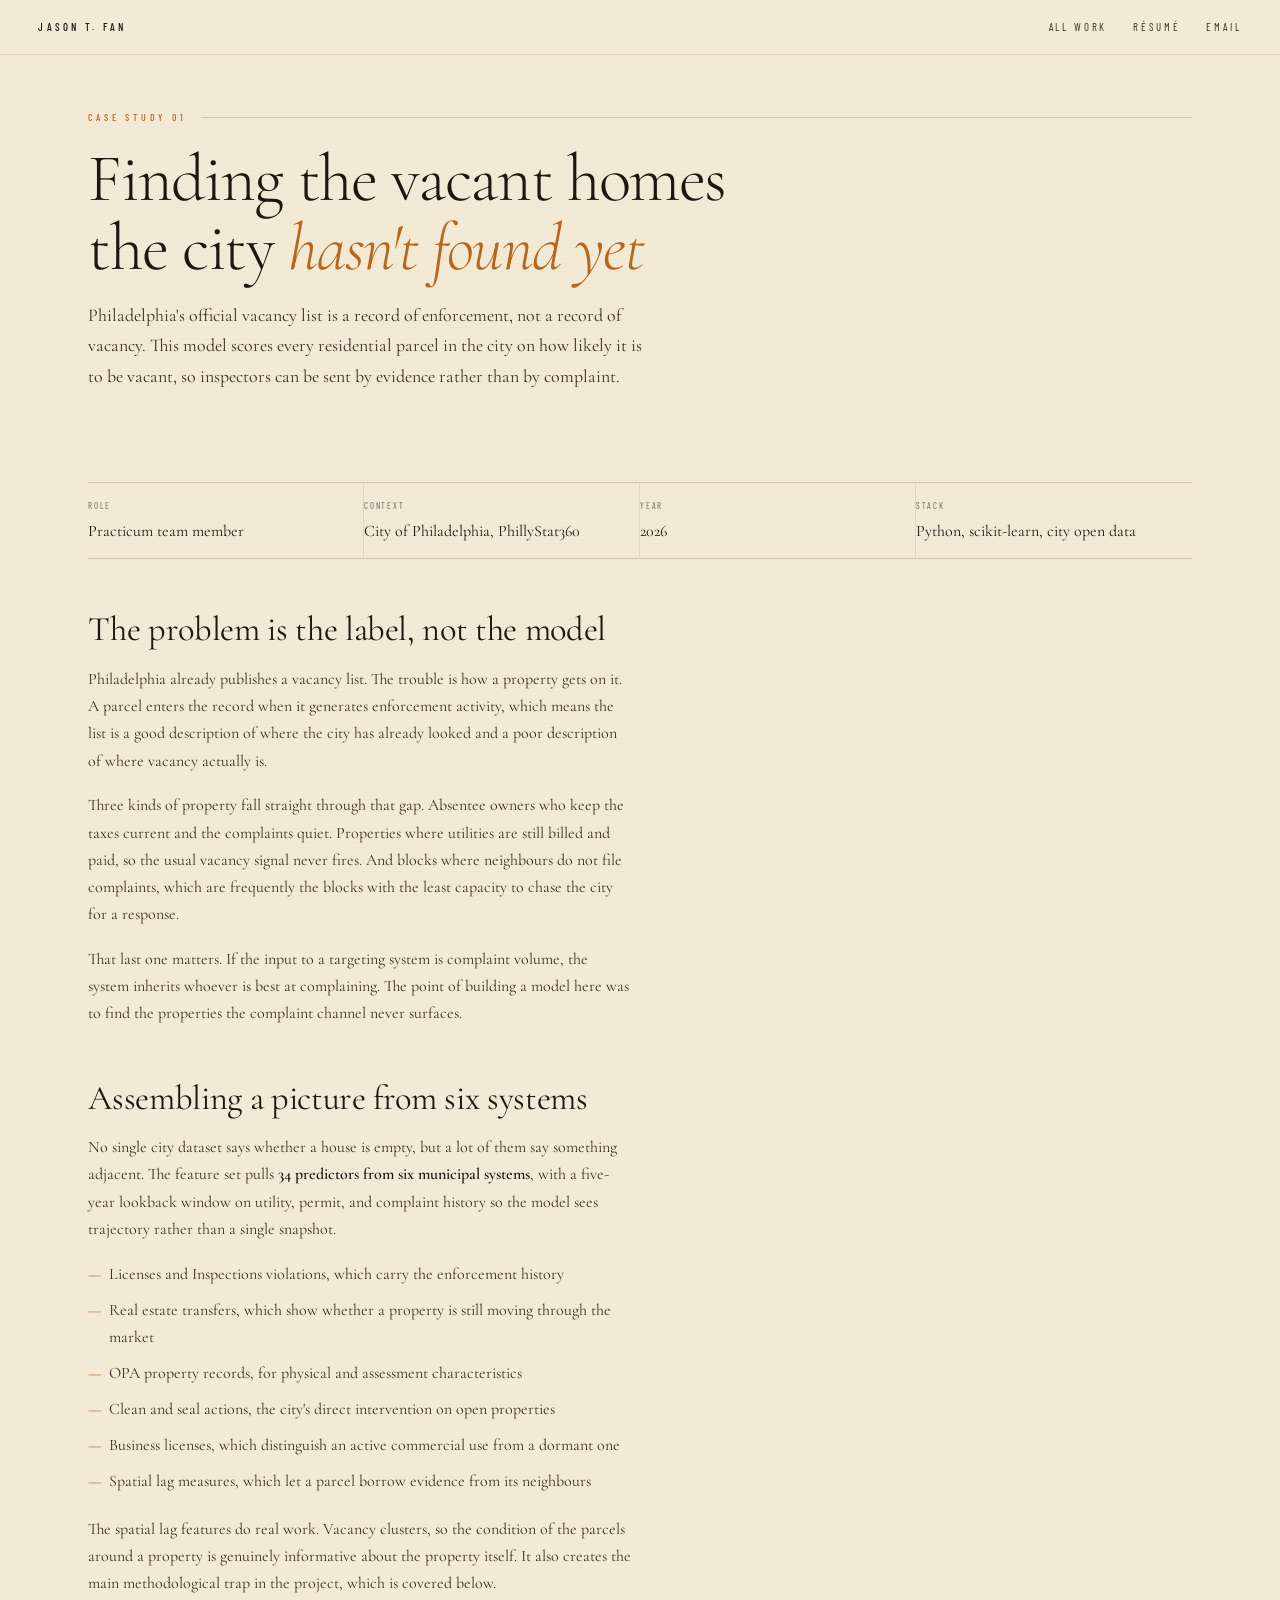
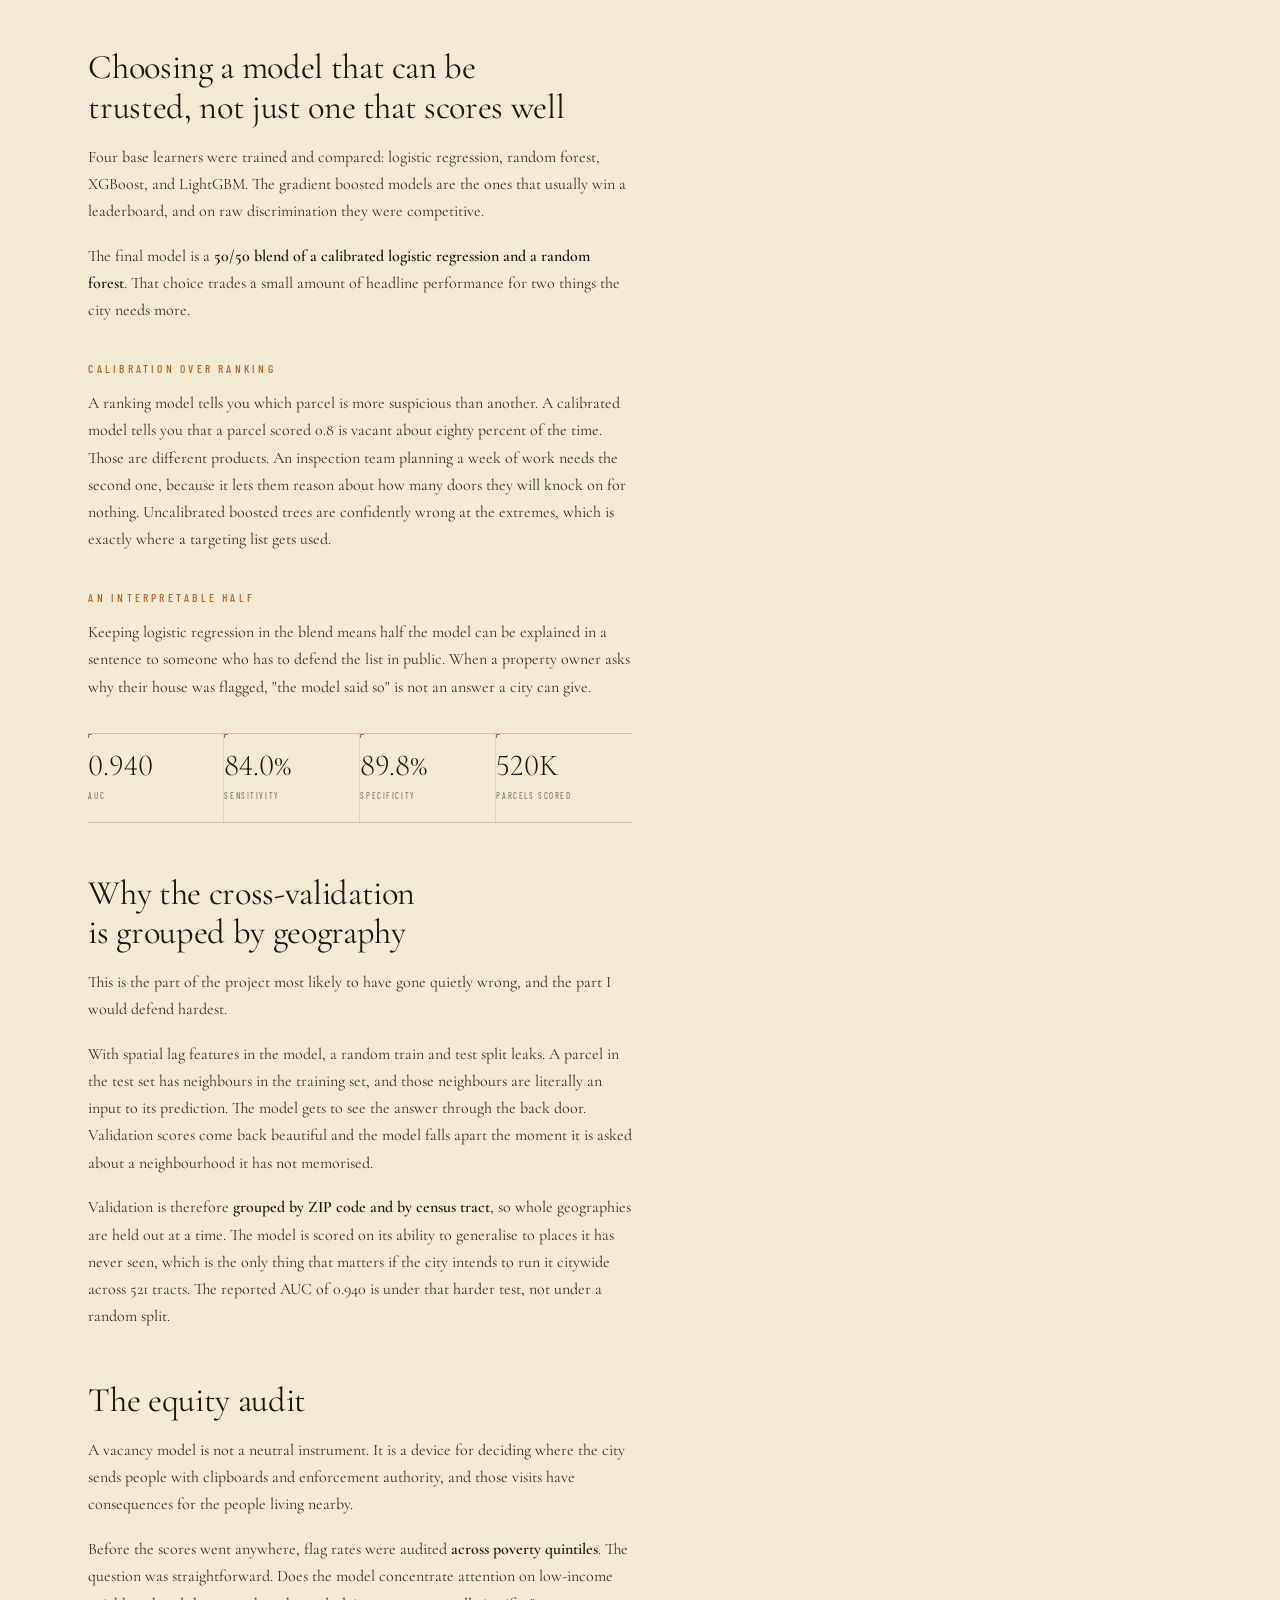
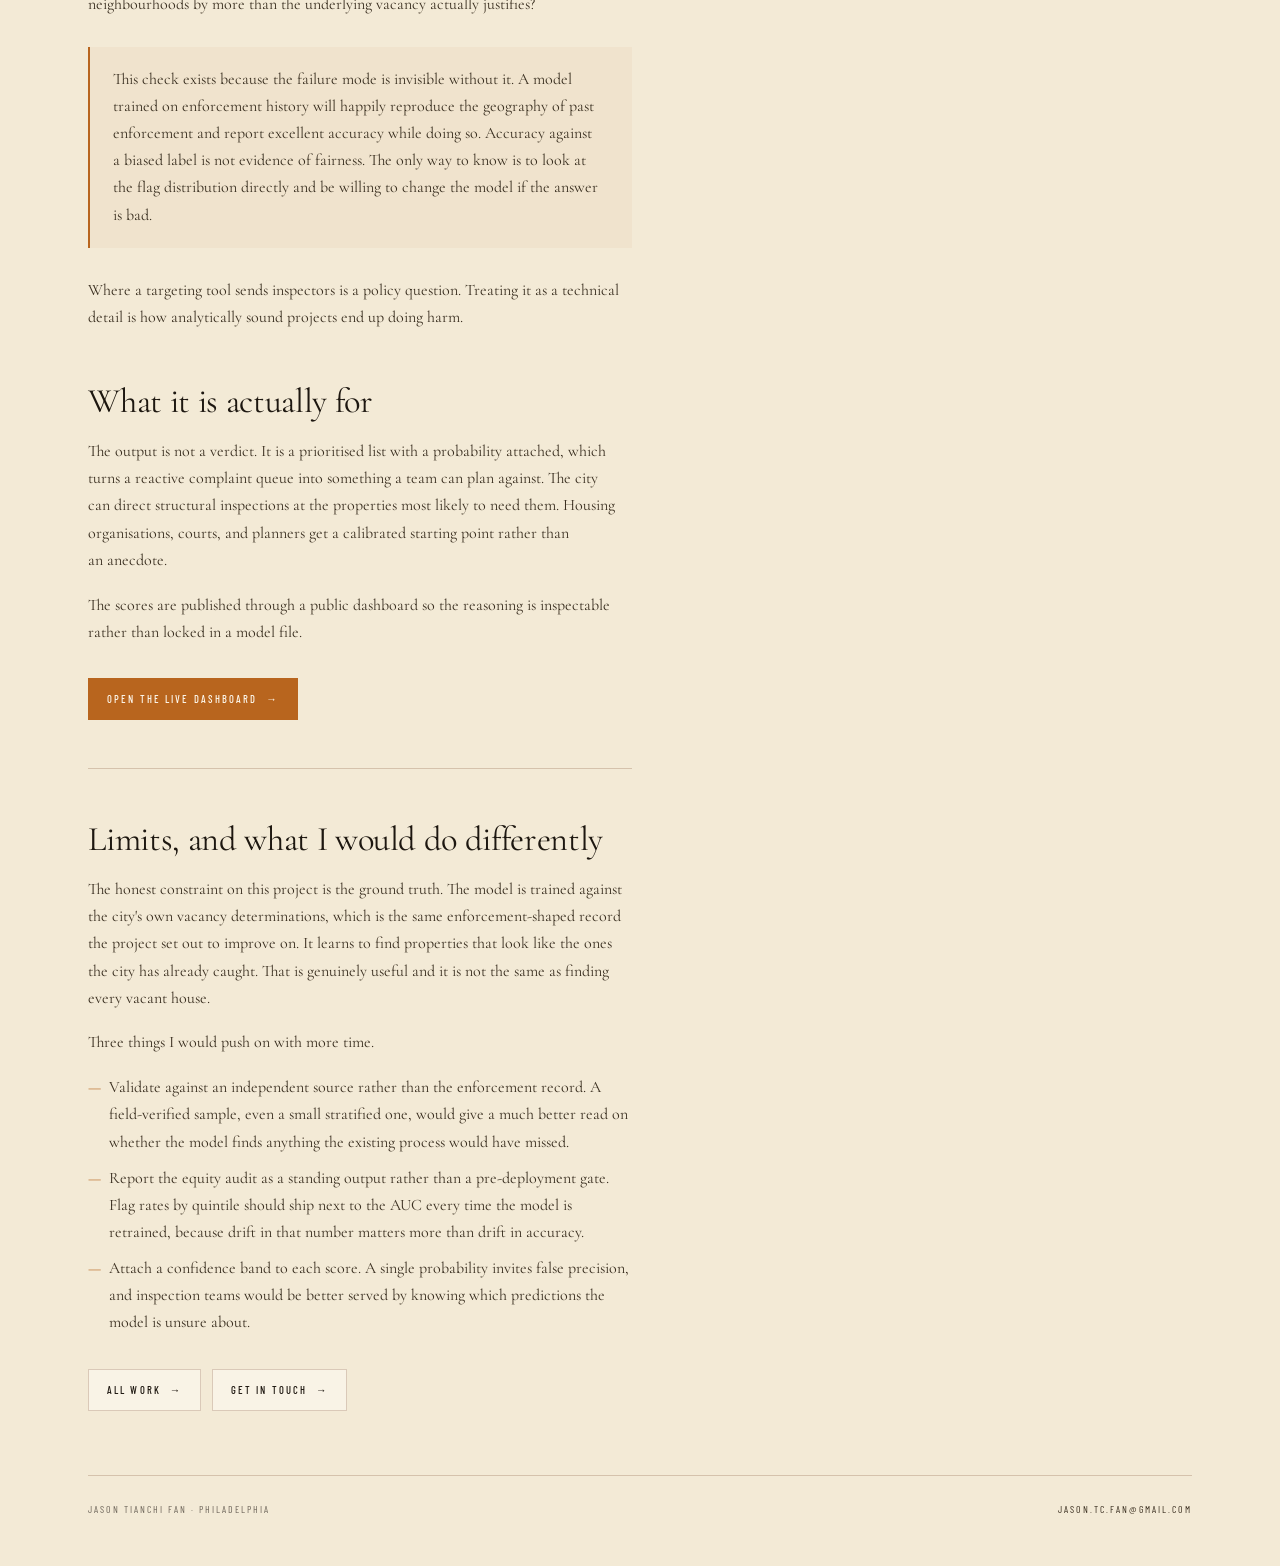
==== 11_PhillyStat360_Vacant_Property/index.html @ 97313c2c "Add case study and fast index, cut to ten works, group cartography Curation - Remove Philly Housing," ====
<!DOCTYPE html>
<html lang="en">
<head>
<meta charset="UTF-8">
<meta name="viewport" content="width=device-width, initial-scale=1.0">
<title>PhillyStat360: Vacant Property Indicator — Jason Tianchi Fan</title>
<meta name="description" content="A parcel-level vacancy risk model across Philadelphia's 520,000 residential parcels, built to find vacant homes that enforcement records miss, with an equity audit before deployment.">
<link rel="preconnect" href="https://fonts.googleapis.com">
<link rel="preconnect" href="https://fonts.gstatic.com" crossorigin>
<link href="https://fonts.googleapis.com/css2?family=Cormorant+Garamond:ital,wght@0,300;0,400;0,500;0,600;1,300;1,400&family=Barlow+Condensed:wght@300;400;500;600&family=DM+Mono:wght@300;400&display=swap" rel="stylesheet">
<link rel="stylesheet" href="../page.css?v=20260727i">
</head>
<body>

<header class="topbar">
  <a class="home" href="../index.html">Jason T. Fan</a>
  <nav>
    <a href="../work.html">All work</a>
    <a href="../Resume_2026.pdf" target="_blank" rel="noopener">Résumé</a>
    <a href="mailto:jason.tc.fan@gmail.com">Email</a>
  </nav>
</header>

<div class="wrap">

  <div class="page-head">
    <div class="eyebrow">Case Study 01</div>
    <h1>Finding the vacant homes the city <em>hasn't found yet</em></h1>
    <p class="standfirst">Philadelphia's official vacancy list is a record of enforcement, not a record of vacancy. This model scores every residential parcel in the city on how likely it is to be vacant, so inspectors can be sent by evidence rather than by complaint.</p>
  </div>

  <div class="meta-strip">
    <div class="meta-cell">
      <div class="meta-k">Role</div>
      <div class="meta-v">Practicum team member</div>
    </div>
    <div class="meta-cell">
      <div class="meta-k">Context</div>
      <div class="meta-v">City of Philadelphia, PhillyStat360</div>
    </div>
    <div class="meta-cell">
      <div class="meta-k">Year</div>
      <div class="meta-v">2026</div>
    </div>
    <div class="meta-cell">
      <div class="meta-k">Stack</div>
      <div class="meta-v">Python, scikit-learn, city open data</div>
    </div>
  </div>

  <div class="measure">

    <h2>The problem is the label, not the model</h2>
    <p>Philadelphia already publishes a vacancy list. The trouble is how a property gets on it. A parcel enters the record when it generates enforcement activity, which means the list is a good description of where the city has already looked and a poor description of where vacancy actually is.</p>
    <p>Three kinds of property fall straight through that gap. Absentee owners who keep the taxes current and the complaints quiet. Properties where utilities are still billed and paid, so the usual vacancy signal never fires. And blocks where neighbours do not file complaints, which are frequently the blocks with the least capacity to chase the city for a response.</p>
    <p>That last one matters. If the input to a targeting system is complaint volume, the system inherits whoever is best at complaining. The point of building a model here was to find the properties the complaint channel never surfaces.</p>

    <h2>Assembling a picture from six systems</h2>
    <p>No single city dataset says whether a house is empty, but a lot of them say something adjacent. The feature set pulls <strong>34 predictors from six municipal systems</strong>, with a five-year lookback window on utility, permit, and complaint history so the model sees trajectory rather than a single snapshot.</p>
    <ul class="body-list">
      <li>Licenses and Inspections violations, which carry the enforcement history</li>
      <li>Real estate transfers, which show whether a property is still moving through the market</li>
      <li>OPA property records, for physical and assessment characteristics</li>
      <li>Clean and seal actions, the city's direct intervention on open properties</li>
      <li>Business licenses, which distinguish an active commercial use from a dormant one</li>
      <li>Spatial lag measures, which let a parcel borrow evidence from its neighbours</li>
    </ul>
    <p>The spatial lag features do real work. Vacancy clusters, so the condition of the parcels around a property is genuinely informative about the property itself. It also creates the main methodological trap in the project, which is covered below.</p>

    <h2>Choosing a model that can be trusted, not just one that scores well</h2>
    <p>Four base learners were trained and compared: logistic regression, random forest, XGBoost, and LightGBM. The gradient boosted models are the ones that usually win a leaderboard, and on raw discrimination they were competitive.</p>
    <p>The final model is a <strong>50/50 blend of a calibrated logistic regression and a random forest</strong>. That choice trades a small amount of headline performance for two things the city needs more.</p>

    <h3>Calibration over ranking</h3>
    <p>A ranking model tells you which parcel is more suspicious than another. A calibrated model tells you that a parcel scored 0.8 is vacant about eighty percent of the time. Those are different products. An inspection team planning a week of work needs the second one, because it lets them reason about how many doors they will knock on for nothing. Uncalibrated boosted trees are confidently wrong at the extremes, which is exactly where a targeting list gets used.</p>

    <h3>An interpretable half</h3>
    <p>Keeping logistic regression in the blend means half the model can be explained in a sentence to someone who has to defend the list in public. When a property owner asks why their house was flagged, "the model said so" is not an answer a city can give.</p>

    <div class="stat-row">
      <div class="stat"><div class="stat-n">0.940</div><div class="stat-l">AUC</div></div>
      <div class="stat"><div class="stat-n">84.0%</div><div class="stat-l">Sensitivity</div></div>
      <div class="stat"><div class="stat-n">89.8%</div><div class="stat-l">Specificity</div></div>
      <div class="stat"><div class="stat-n">520K</div><div class="stat-l">Parcels scored</div></div>
    </div>

    <h2>Why the cross-validation is grouped by geography</h2>
    <p>This is the part of the project most likely to have gone quietly wrong, and the part I would defend hardest.</p>
    <p>With spatial lag features in the model, a random train and test split leaks. A parcel in the test set has neighbours in the training set, and those neighbours are literally an input to its prediction. The model gets to see the answer through the back door. Validation scores come back beautiful and the model falls apart the moment it is asked about a neighbourhood it has not memorised.</p>
    <p>Validation is therefore <strong>grouped by ZIP code and by census tract</strong>, so whole geographies are held out at a time. The model is scored on its ability to generalise to places it has never seen, which is the only thing that matters if the city intends to run it citywide across 521 tracts. The reported AUC of 0.940 is under that harder test, not under a random split.</p>

    <h2>The equity audit</h2>
    <p>A vacancy model is not a neutral instrument. It is a device for deciding where the city sends people with clipboards and enforcement authority, and those visits have consequences for the people living nearby.</p>
    <p>Before the scores went anywhere, flag rates were audited <strong>across poverty quintiles</strong>. The question was straightforward. Does the model concentrate attention on low-income neighbourhoods by more than the underlying vacancy actually justifies?</p>
    <div class="callout">
      <p>This check exists because the failure mode is invisible without it. A model trained on enforcement history will happily reproduce the geography of past enforcement and report excellent accuracy while doing so. Accuracy against a biased label is not evidence of fairness. The only way to know is to look at the flag distribution directly and be willing to change the model if the answer is bad.</p>
    </div>
    <p>Where a targeting tool sends inspectors is a policy question. Treating it as a technical detail is how analytically sound projects end up doing harm.</p>

    <h2>What it is actually for</h2>
    <p>The output is not a verdict. It is a prioritised list with a probability attached, which turns a reactive complaint queue into something a team can plan against. The city can direct structural inspections at the properties most likely to need them. Housing organisations, courts, and planners get a calibrated starting point rather than an anecdote.</p>
    <p>The scores are published through a public dashboard so the reasoning is inspectable rather than locked in a model file.</p>

    <div class="btn-row">
      <a class="btn primary" href="https://jasonfan28.github.io/Philly_vacant_property_indicator/Vacancy%20Risk%20Landing%20Page.html" target="_blank" rel="noopener">Open the live dashboard <span>→</span></a>
    </div>

    <hr class="rule">

    <h2>Limits, and what I would do differently</h2>
    <p>The honest constraint on this project is the ground truth. The model is trained against the city's own vacancy determinations, which is the same enforcement-shaped record the project set out to improve on. It learns to find properties that look like the ones the city has already caught. That is genuinely useful and it is not the same as finding every vacant house.</p>
    <p>Three things I would push on with more time.</p>
    <ul class="body-list">
      <li>Validate against an independent source rather than the enforcement record. A field-verified sample, even a small stratified one, would give a much better read on whether the model finds anything the existing process would have missed.</li>
      <li>Report the equity audit as a standing output rather than a pre-deployment gate. Flag rates by quintile should ship next to the AUC every time the model is retrained, because drift in that number matters more than drift in accuracy.</li>
      <li>Attach a confidence band to each score. A single probability invites false precision, and inspection teams would be better served by knowing which predictions the model is unsure about.</li>
    </ul>

    <div class="btn-row">
      <a class="btn" href="../work.html">All work <span>→</span></a>
      <a class="btn" href="mailto:jason.tc.fan@gmail.com">Get in touch <span>→</span></a>
    </div>

  </div>

  <div class="page-foot">
    <span>Jason Tianchi Fan · Philadelphia</span>
    <span><a href="mailto:jason.tc.fan@gmail.com">jason.tc.fan@gmail.com</a></span>
  </div>

</div>

</body>
</html>
---- page.css ----
/* ─────────────────────────────────────────────────────────────
   Shared styles for the flat reading pages (work index, case
   studies). Same palette and type as the 3D site, but a plain
   scrolling document: no canvas, no custom cursor, fast to scan.
   ───────────────────────────────────────────────────────────── */

:root {
  --paper-1: #f3ead6;
  --paper-2: #ede2c9;
  --paper-glass: rgba(243, 234, 214, 0.94);
  --ink-1: #1d1710;
  --ink-2: #3a2f20;
  --ink-3: rgba(29, 23, 16, 0.62);
  --ink-4: rgba(29, 23, 16, 0.40);
  --terra: #b8651e;
  --terra-deep: #8a4a14;
  --rule-1: rgba(110, 58, 26, 0.22);
  --rule-2: rgba(110, 58, 26, 0.12);
  --serif: 'Cormorant Garamond', 'EB Garamond', Georgia, serif;
  --cond:  'Barlow Condensed', 'Oswald', sans-serif;
  --mono:  'DM Mono', 'IBM Plex Mono', monospace;
}

*, *::before, *::after { box-sizing: border-box; margin: 0; padding: 0; }

body {
  background: var(--paper-1);
  color: var(--ink-1);
  font-family: var(--serif);
  -webkit-font-smoothing: antialiased;
  line-height: 1.7;
}

/* Background paper texture, matching the main site's feel */
body::before {
  content: '';
  position: fixed; inset: 0;
  pointer-events: none; z-index: 0;
  background:
    repeating-linear-gradient(0deg, rgba(110,58,26,0.028) 0 1px, transparent 1px 4px);
  opacity: 0.6;
}

.wrap { position: relative; z-index: 1; max-width: 1180px; margin: 0 auto; padding: 0 2.4rem; }
.measure { max-width: 68ch; }

/* ─── Top bar ─── */
.topbar {
  position: sticky; top: 0; z-index: 20;
  display: flex; align-items: center; justify-content: space-between;
  gap: 1.4rem;
  padding: 1.1rem 2.4rem;
  background: var(--paper-glass);
  backdrop-filter: blur(6px);
  -webkit-backdrop-filter: blur(6px);
  border-bottom: 1px solid var(--rule-2);
  font-family: var(--cond);
  font-size: 0.68rem;
  letter-spacing: 0.26em;
  text-transform: uppercase;
}
.topbar a { color: var(--ink-2); text-decoration: none; transition: color .2s; }
.topbar a:hover { color: var(--terra); }
.topbar nav { display: flex; gap: 1.6rem; }
.topbar .home { font-weight: 500; letter-spacing: 0.3em; color: var(--ink-1); }

/* ─── Page head ─── */
.eyebrow {
  font-family: var(--cond);
  font-size: 0.62rem;
  letter-spacing: 0.38em;
  text-transform: uppercase;
  color: var(--terra);
  font-weight: 500;
  display: flex; align-items: center; gap: 0.9rem;
  margin-bottom: 1.2rem;
}
.eyebrow::after { content: ''; flex: 1; height: 1px; background: var(--rule-1); }

h1 {
  font-family: var(--serif);
  font-size: clamp(2.4rem, 6vw, 4.2rem);
  font-weight: 300;
  line-height: 1.02;
  letter-spacing: -0.02em;
  text-wrap: balance;
  margin-bottom: 1.1rem;
}
h1 em { font-style: italic; color: var(--terra); }

.standfirst {
  font-size: 1.12rem;
  color: var(--ink-2);
  max-width: 62ch;
  text-wrap: pretty;
}

.page-head { padding: 3.4rem 0 2.2rem; }

/* Metadata strip */
.meta-strip {
  display: grid;
  grid-template-columns: repeat(auto-fit, minmax(160px, 1fr));
  border-top: 1px solid var(--rule-1);
  border-bottom: 1px solid var(--rule-1);
  margin: 2.4rem 0 3rem;
}
.meta-cell { padding: 1rem 1.1rem 1rem 0; border-right: 1px solid var(--rule-2); }
.meta-cell:last-child { border-right: none; }
.meta-k {
  font-family: var(--cond); font-size: 0.55rem; letter-spacing: 0.2em;
  text-transform: uppercase; color: var(--ink-3); margin-bottom: 0.35rem;
}
.meta-v { font-family: var(--serif); font-size: 1rem; color: var(--ink-1); line-height: 1.4; }

/* ─── Body copy ─── */
h2 {
  font-family: var(--serif);
  font-size: clamp(1.6rem, 3vw, 2.15rem);
  font-weight: 400;
  line-height: 1.15;
  letter-spacing: -0.01em;
  margin: 3.2rem 0 1rem;
  text-wrap: balance;
}
h2 em { font-style: italic; color: var(--terra); }
h3 {
  font-family: var(--cond);
  font-size: 0.72rem;
  letter-spacing: 0.28em;
  text-transform: uppercase;
  color: var(--terra);
  font-weight: 500;
  margin: 2.2rem 0 0.7rem;
}
p { margin-bottom: 1.1rem; color: var(--ink-2); text-wrap: pretty; }
p strong { color: var(--ink-1); font-weight: 600; }
a { color: var(--terra); text-underline-offset: 3px; }
a:hover { color: var(--terra-deep); }

ul.body-list { list-style: none; margin: 0 0 1.3rem; }
ul.body-list li {
  position: relative; padding-left: 1.3rem; margin-bottom: 0.55rem; color: var(--ink-2);
}
ul.body-list li::before {
  content: '—'; position: absolute; left: 0; color: var(--terra);
}

hr.rule { border: none; border-top: 1px solid var(--rule-1); margin: 3rem 0; }

/* Pull-out figure numbers */
.stat-row {
  display: grid;
  grid-template-columns: repeat(auto-fit, minmax(104px, 1fr));
  gap: 0;
  border-top: 1px solid var(--rule-1);
  border-bottom: 1px solid var(--rule-1);
  margin: 2rem 0;
}
.stat {
  padding: 1.1rem 1rem 1.1rem 0;
  border-right: 1px solid var(--rule-2);
  position: relative;
}
.stat:last-child { border-right: none; }
.stat::before {
  content: ''; position: absolute; top: 0; left: 0;
  width: 4px; height: 4px;
  border-top: 1px solid var(--terra); border-left: 1px solid var(--terra);
}
.stat-n {
  font-family: var(--serif); font-size: 1.9rem; font-weight: 300;
  line-height: 1; color: var(--ink-1); font-feature-settings: 'lnum';
}
.stat-l {
  font-family: var(--cond); font-size: 0.55rem; letter-spacing: 0.18em;
  text-transform: uppercase; color: var(--ink-3); margin-top: 0.45rem;
}

/* Callout for the honest / limitations sections */
.callout {
  border-left: 2px solid var(--terra);
  background: rgba(184, 101, 30, 0.045);
  padding: 1.2rem 1.4rem;
  margin: 1.8rem 0;
}
.callout p:last-child { margin-bottom: 0; }

/* ─── Buttons ─── */
.btn-row { display: flex; flex-wrap: wrap; gap: 0.7rem; margin: 2rem 0 0; }
.btn {
  display: inline-flex; align-items: baseline; gap: 0.55rem;
  font-family: var(--cond); font-size: 0.66rem;
  letter-spacing: 0.2em; text-transform: uppercase; font-weight: 500;
  text-decoration: none; color: var(--ink-1);
  padding: 0.7rem 1.1rem;
  border: 1px solid var(--rule-1);
  background: rgba(255,252,245,0.5);
  transition: background .2s, border-color .2s, color .2s;
}
.btn:hover { color: var(--terra); border-color: var(--terra); background: rgba(255,252,245,0.95); }
.btn.primary { background: var(--terra); border-color: var(--terra); color: #fdf7ec; }
.btn.primary:hover { background: var(--terra-deep); border-color: var(--terra-deep); color: #fff; }

/* ─── Work index list ─── */
.group-head {
  display: flex; align-items: baseline; gap: 1rem;
  margin: 3.4rem 0 0.4rem;
}
.group-head h2 { margin: 0; }
.group-count {
  font-family: var(--mono); font-size: 0.68rem; color: var(--ink-4);
}

.work-list { border-top: 1px solid var(--rule-1); }
.work-row {
  display: grid;
  grid-template-columns: 48px 1fr 190px;
  gap: 1.6rem;
  padding: 1.5rem 0;
  border-bottom: 1px solid var(--rule-2);
  align-items: start;
  transition: background .18s;
}
.work-row:hover { background: rgba(255,252,245,0.5); }
.work-num {
  font-family: var(--serif); font-size: 1.5rem; font-weight: 300;
  color: var(--ink-4); line-height: 1; font-feature-settings: 'lnum';
  padding-top: 0.2rem;
}
.work-title {
  font-family: var(--serif); font-size: 1.32rem; font-weight: 400;
  line-height: 1.25; margin-bottom: 0.3rem;
}
.work-title a { color: var(--ink-1); text-decoration: none; }
.work-title a:hover { color: var(--terra); }
.work-kind {
  font-family: var(--cond); font-size: 0.58rem; letter-spacing: 0.18em;
  text-transform: uppercase; color: var(--ink-3); margin-bottom: 0.55rem;
}
.work-desc { font-size: 0.95rem; color: var(--ink-2); max-width: 62ch; }
.work-links { display: flex; flex-direction: column; gap: 0.4rem; align-items: flex-start; }
.work-links a {
  font-family: var(--cond); font-size: 0.58rem; letter-spacing: 0.16em;
  text-transform: uppercase; text-decoration: none; color: var(--ink-2);
  border-bottom: 1px solid var(--rule-1);
  padding-bottom: 2px;
  transition: color .2s, border-color .2s;
}
.work-links a:hover { color: var(--terra); border-color: var(--terra); }
.work-year {
  font-family: var(--mono); font-size: 0.62rem; color: var(--ink-4);
  margin-bottom: 0.5rem;
}

/* ─── Footer ─── */
.page-foot {
  margin-top: 4rem;
  border-top: 1px solid var(--rule-1);
  padding: 1.6rem 0 3rem;
  display: flex; flex-wrap: wrap; gap: 1rem; justify-content: space-between;
  font-family: var(--cond); font-size: 0.62rem;
  letter-spacing: 0.2em; text-transform: uppercase; color: var(--ink-3);
}
.page-foot a { color: var(--ink-2); text-decoration: none; }
.page-foot a:hover { color: var(--terra); }

:focus-visible { outline: 2px solid var(--terra); outline-offset: 3px; }

@media (max-width: 820px) {
  .wrap, .topbar { padding-left: 1.2rem; padding-right: 1.2rem; }
  .work-row { grid-template-columns: 34px 1fr; }
  .work-links { flex-direction: row; flex-wrap: wrap; grid-column: 2; margin-top: 0.6rem; gap: 0.9rem; }
  .topbar nav { gap: 1rem; }
  .topbar { font-size: 0.6rem; letter-spacing: 0.16em; }
}

@media (prefers-reduced-motion: reduce) {
  *, *::before, *::after { transition-duration: 0.01ms !important; animation-duration: 0.01ms !important; }
}
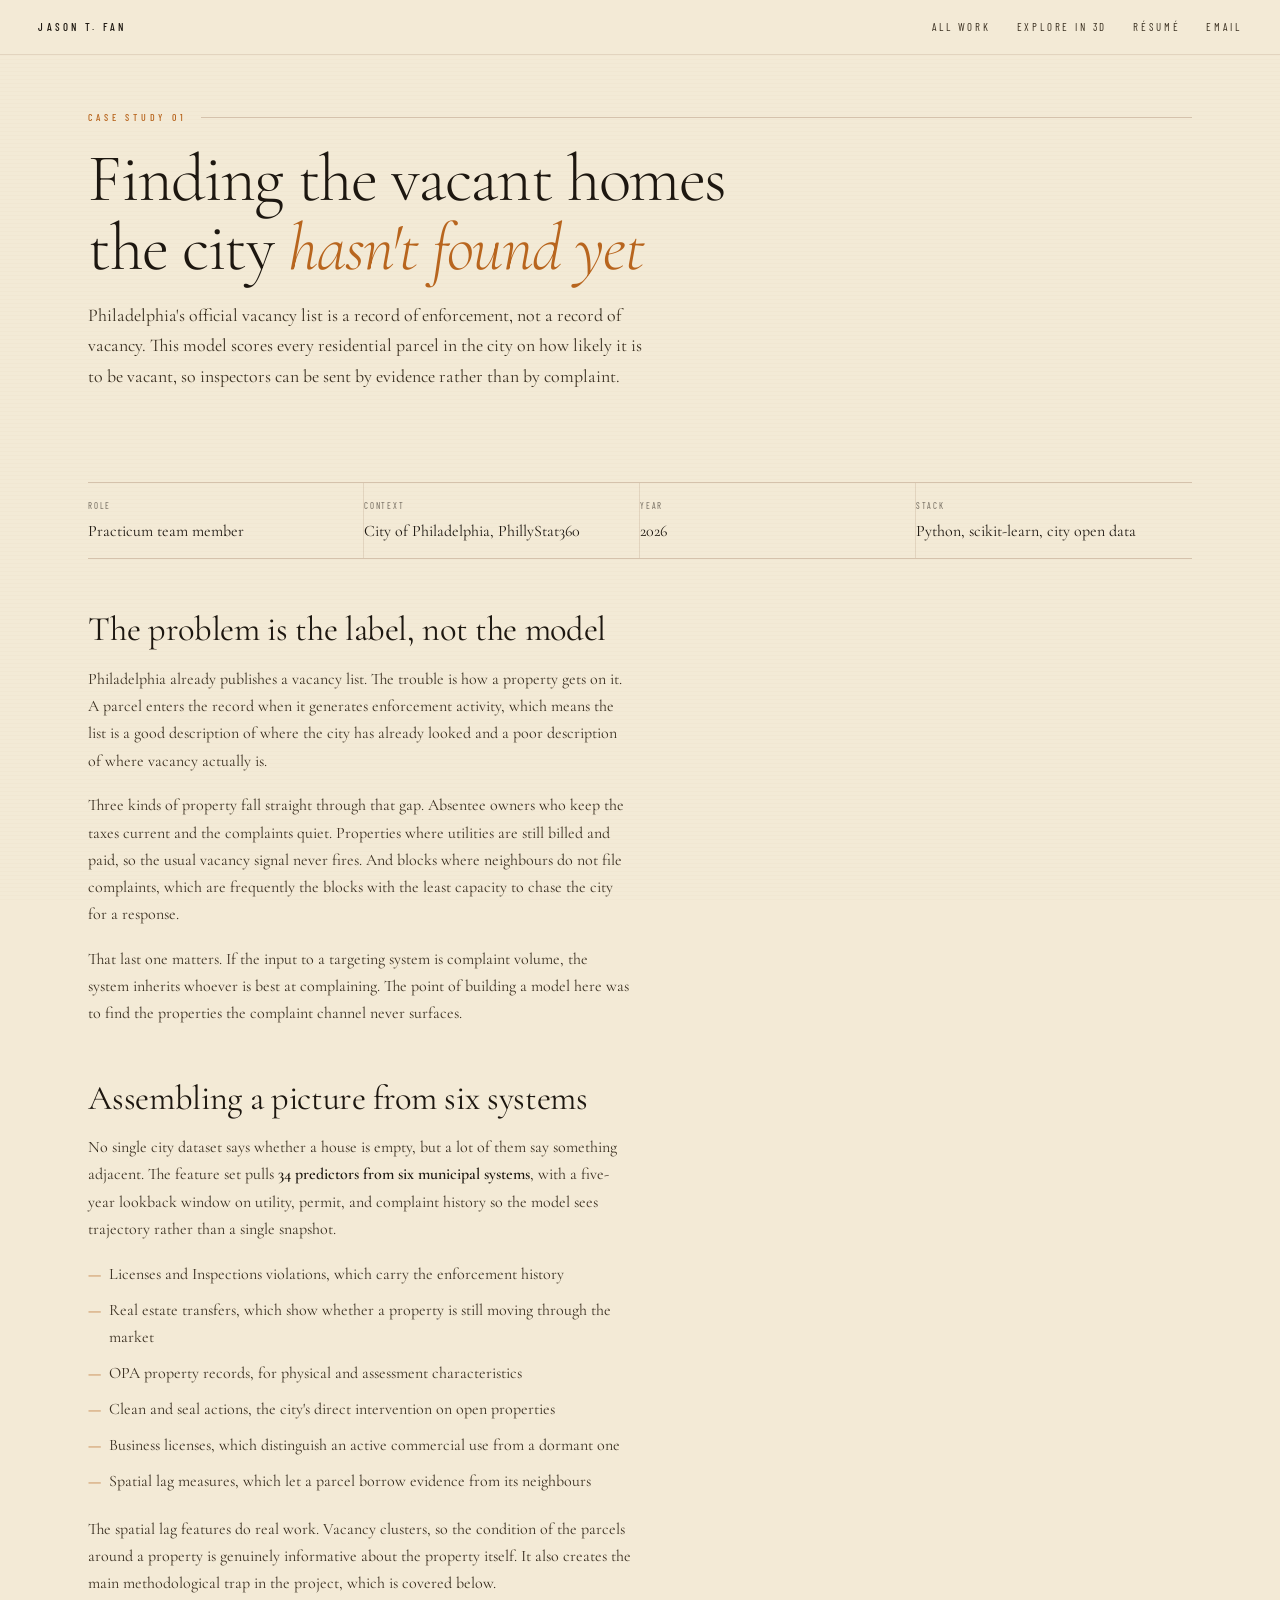
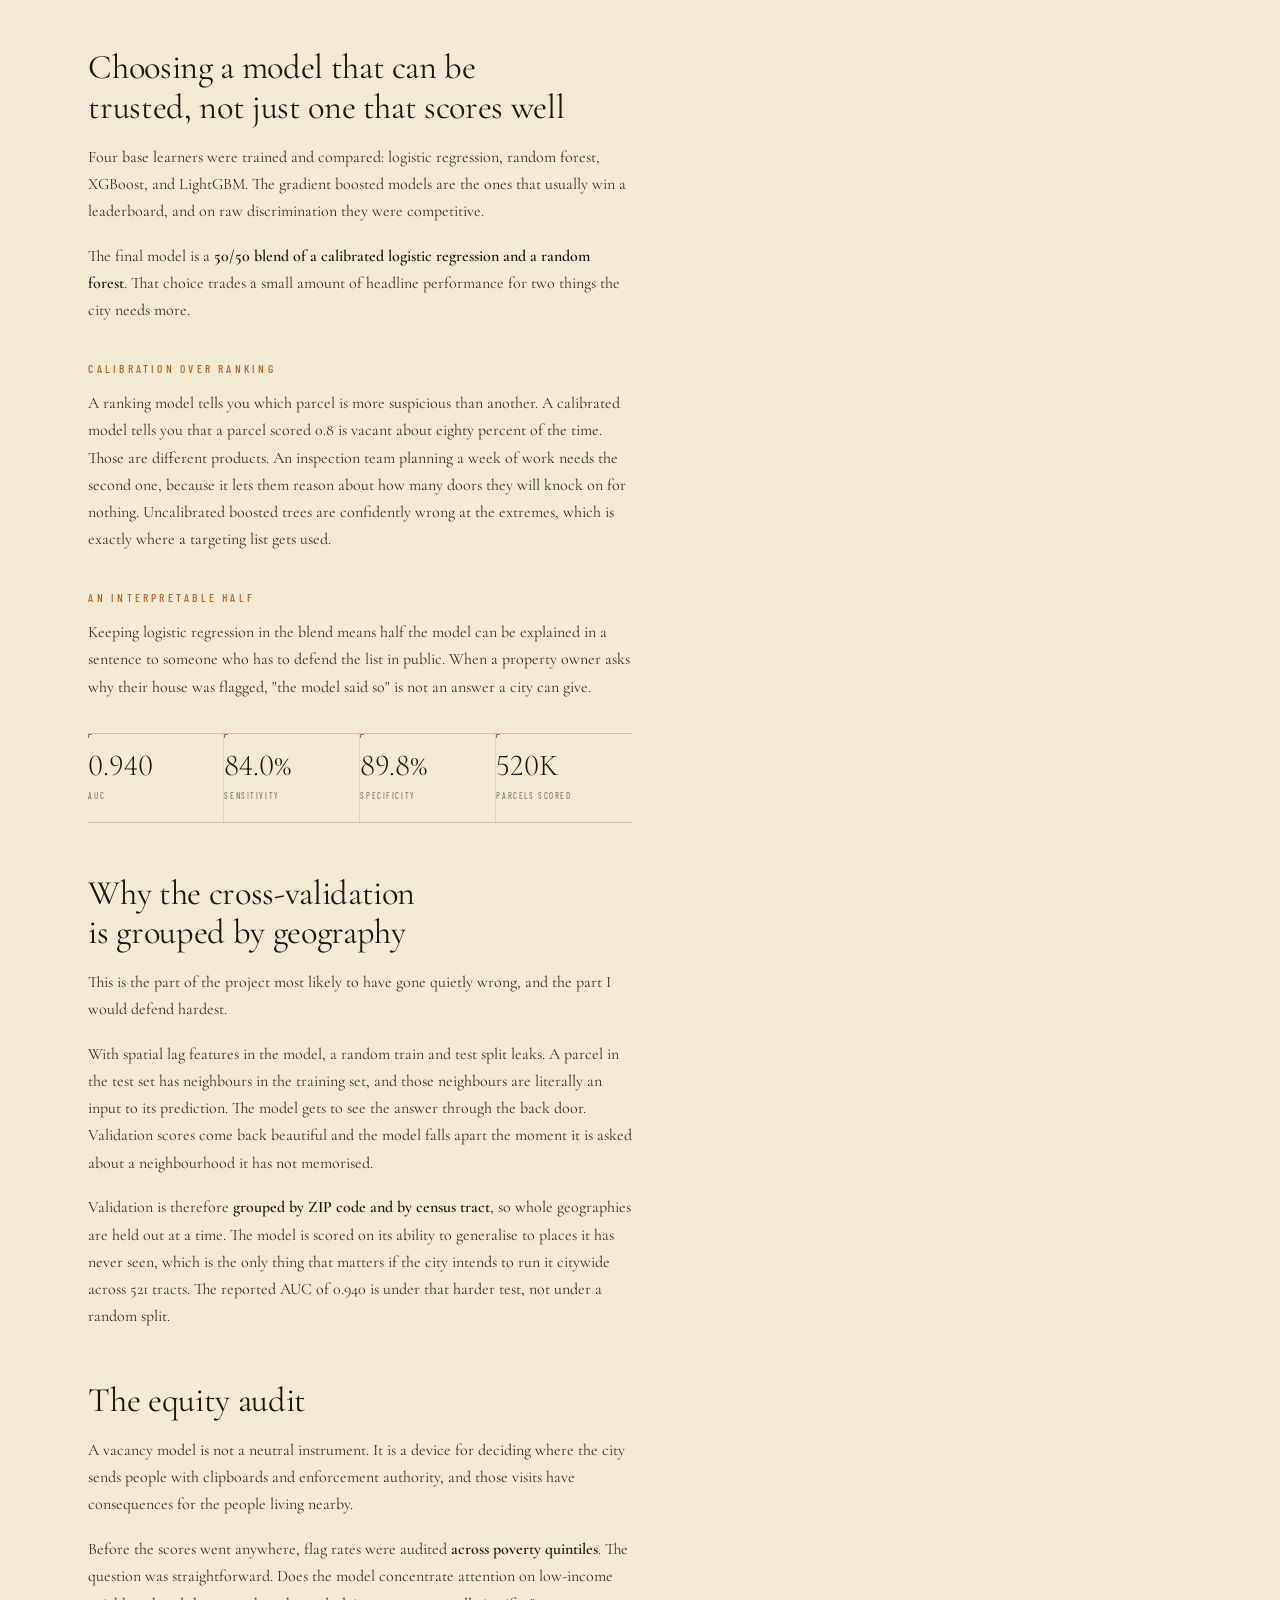
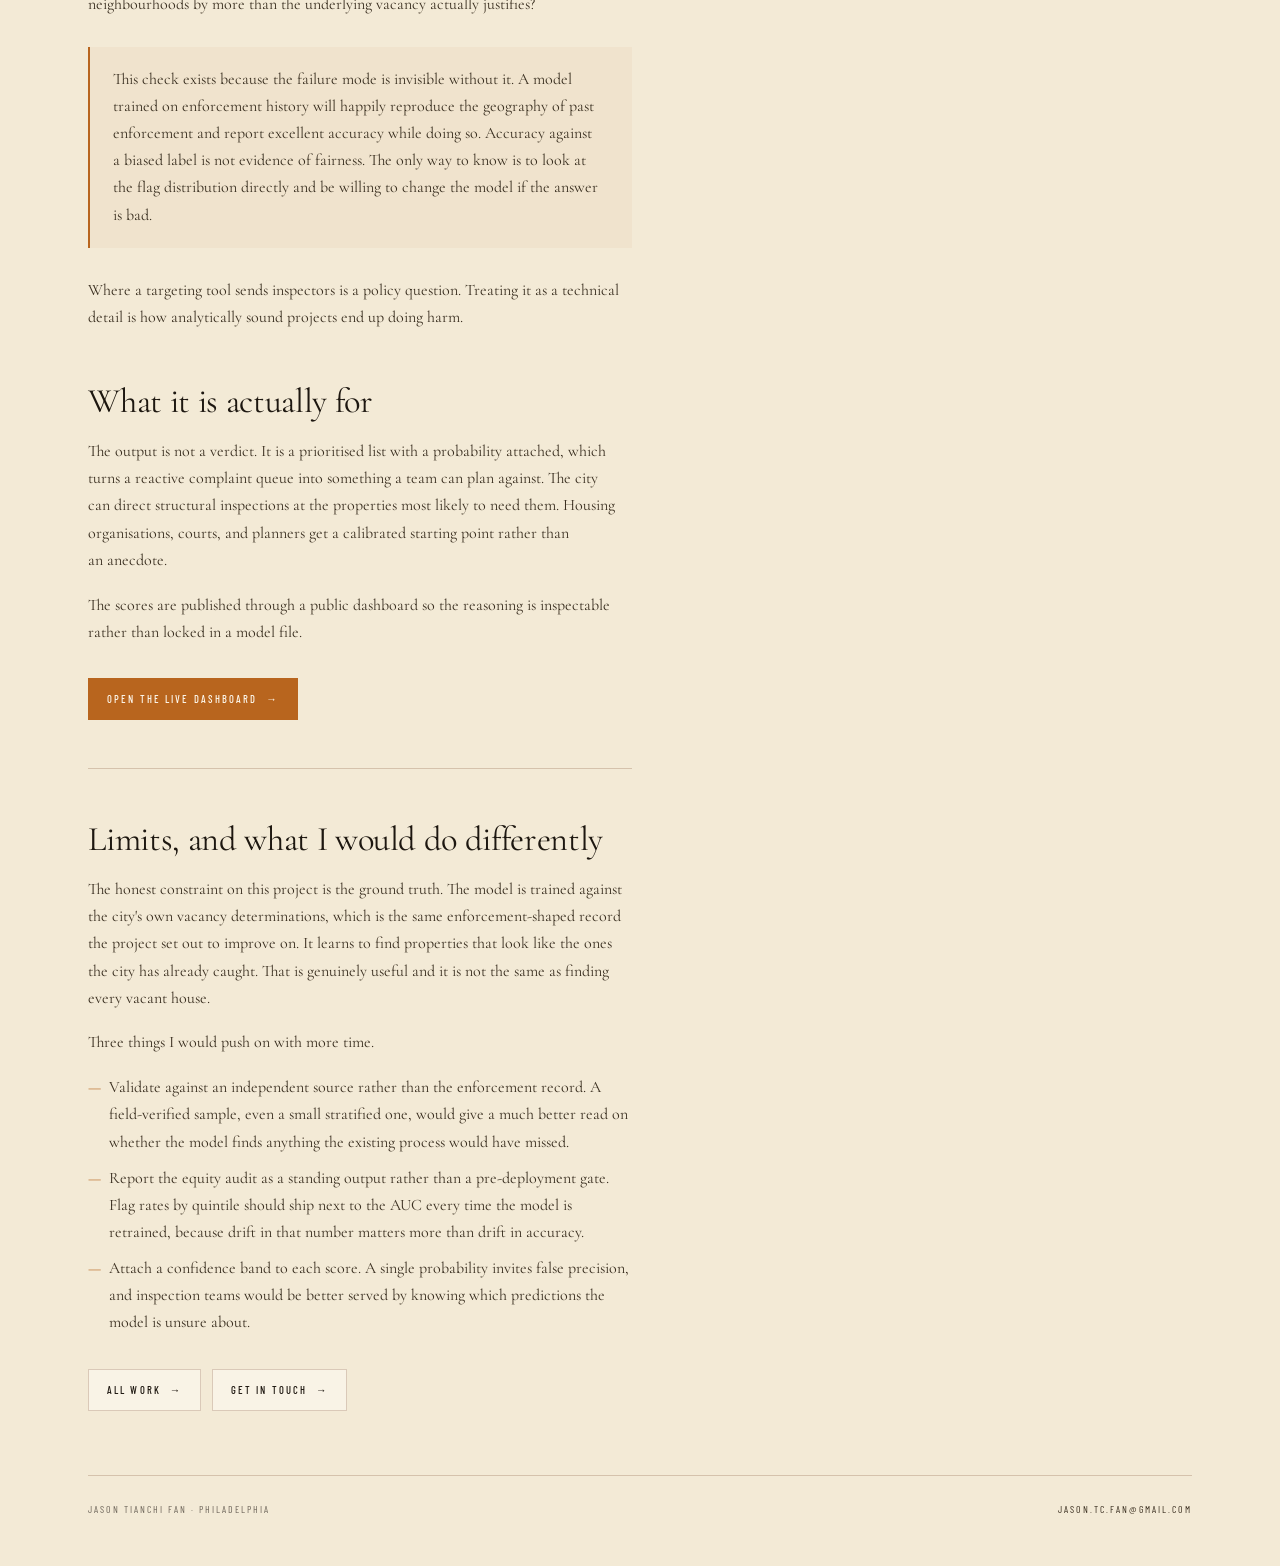
==== commit dc0b9fec: "Make the work index the front door, credit the 3D site as entry eleven Routing - Swap filenames: the" ====
--- a/11_PhillyStat360_Vacant_Property/index.html
+++ b/11_PhillyStat360_Vacant_Property/index.html
@@ -8,14 +8,15 @@
 <link rel="preconnect" href="https://fonts.googleapis.com">
 <link rel="preconnect" href="https://fonts.gstatic.com" crossorigin>
 <link href="https://fonts.googleapis.com/css2?family=Cormorant+Garamond:ital,wght@0,300;0,400;0,500;0,600;1,300;1,400&family=Barlow+Condensed:wght@300;400;500;600&family=DM+Mono:wght@300;400&display=swap" rel="stylesheet">
-<link rel="stylesheet" href="../page.css?v=20260727i">
+<link rel="stylesheet" href="../page.css?v=20260727n">
 </head>
 <body>
 
 <header class="topbar">
   <a class="home" href="../index.html">Jason T. Fan</a>
   <nav>
-    <a href="../work.html">All work</a>
+    <a href="../index.html">All work</a>
+    <a href="../explore.html">Explore in 3D</a>
     <a href="../Resume_2026.pdf" target="_blank" rel="noopener">Résumé</a>
     <a href="mailto:jason.tc.fan@gmail.com">Email</a>
   </nav>
@@ -117,7 +118,7 @@
     </ul>
 
     <div class="btn-row">
-      <a class="btn" href="../work.html">All work <span>→</span></a>
+      <a class="btn" href="../index.html">All work <span>→</span></a>
       <a class="btn" href="mailto:jason.tc.fan@gmail.com">Get in touch <span>→</span></a>
     </div>
 
--- a/page.css
+++ b/page.css
@@ -202,55 +202,246 @@
 .btn.primary { background: var(--terra); border-color: var(--terra); color: #fdf7ec; }
 .btn.primary:hover { background: var(--terra-deep); border-color: var(--terra-deep); color: #fff; }
 
-/* ─── Work index list ─── */
-.group-head {
-  display: flex; align-items: baseline; gap: 1rem;
-  margin: 3.4rem 0 0.4rem;
-}
-.group-head h2 { margin: 0; }
-.group-count {
-  font-family: var(--mono); font-size: 0.68rem; color: var(--ink-4);
-}
-
-.work-list { border-top: 1px solid var(--rule-1); }
-.work-row {
-  display: grid;
-  grid-template-columns: 48px 1fr 190px;
-  gap: 1.6rem;
-  padding: 1.5rem 0;
-  border-bottom: 1px solid var(--rule-2);
-  align-items: start;
-  transition: background .18s;
-}
-.work-row:hover { background: rgba(255,252,245,0.5); }
-.work-num {
-  font-family: var(--serif); font-size: 1.5rem; font-weight: 300;
-  color: var(--ink-4); line-height: 1; font-feature-settings: 'lnum';
-  padding-top: 0.2rem;
-}
-.work-title {
-  font-family: var(--serif); font-size: 1.32rem; font-weight: 400;
-  line-height: 1.25; margin-bottom: 0.3rem;
-}
-.work-title a { color: var(--ink-1); text-decoration: none; }
-.work-title a:hover { color: var(--terra); }
-.work-kind {
-  font-family: var(--cond); font-size: 0.58rem; letter-spacing: 0.18em;
-  text-transform: uppercase; color: var(--ink-3); margin-bottom: 0.55rem;
-}
-.work-desc { font-size: 0.95rem; color: var(--ink-2); max-width: 62ch; }
-.work-links { display: flex; flex-direction: column; gap: 0.4rem; align-items: flex-start; }
-.work-links a {
-  font-family: var(--cond); font-size: 0.58rem; letter-spacing: 0.16em;
-  text-transform: uppercase; text-decoration: none; color: var(--ink-2);
+/* ═══ WORK INDEX ═══════════════════════════════════════════════
+   An illustrated index. Two large statements set the tone, then a
+   dense grid for the rest, then the map posters as full plates. */
+
+/* Drafting-sheet meta bar under the page title */
+.idx-meta {
+  display: grid;
+  grid-template-columns: repeat(auto-fit, minmax(150px, 1fr));
+  border-top: 1px solid var(--rule-1);
   border-bottom: 1px solid var(--rule-1);
-  padding-bottom: 2px;
-  transition: color .2s, border-color .2s;
-}
-.work-links a:hover { color: var(--terra); border-color: var(--terra); }
-.work-year {
-  font-family: var(--mono); font-size: 0.62rem; color: var(--ink-4);
-  margin-bottom: 0.5rem;
+  margin-top: 2.6rem;
+}
+.idx-meta-cell {
+  padding: 0.9rem 1rem 0.9rem 0;
+  border-right: 1px solid var(--rule-2);
+  font-family: var(--cond);
+  font-size: 0.58rem;
+  letter-spacing: 0.2em;
+  text-transform: uppercase;
+  color: var(--ink-3);
+}
+.idx-meta-cell:last-child { border-right: none; }
+.idx-meta-cell b {
+  display: block;
+  font-family: var(--serif);
+  font-size: 1.15rem;
+  letter-spacing: 0;
+  text-transform: none;
+  color: var(--ink-1);
+  font-weight: 400;
+  margin-top: 0.25rem;
+  font-feature-settings: 'lnum';
+}
+
+/* Section rule with number and count */
+.sec-head {
+  display: flex; align-items: center; gap: 1rem;
+  margin: 4.4rem 0 2rem;
+  font-family: var(--cond);
+  font-size: 0.66rem;
+  letter-spacing: 0.34em;
+  text-transform: uppercase;
+  font-weight: 500;
+  color: var(--terra);
+}
+.sec-head .sec-n { font-family: var(--mono); font-size: 0.6rem; letter-spacing: 0.1em; color: var(--ink-4); }
+.sec-head .sec-rule { flex: 1; height: 1px; background: var(--rule-1); }
+.sec-head .sec-count { font-family: var(--mono); font-size: 0.6rem; color: var(--ink-4); letter-spacing: 0.1em; }
+.sec-note {
+  font-size: 0.95rem; color: var(--ink-3);
+  max-width: 60ch; margin: -1.2rem 0 2rem;
+}
+
+/* Shared media frame: bracket corners, contained zoom on hover */
+.media {
+  position: relative;
+  display: block;
+  overflow: hidden;
+  background: var(--paper-2);
+  border: 1px solid var(--rule-1);
+}
+.media img {
+  display: block; width: 100%; height: 100%;
+  object-fit: cover; object-position: center top;
+  transition: transform .7s cubic-bezier(.2,.8,.2,1), filter .4s ease;
+}
+.media::before, .media::after {
+  content: ''; position: absolute; width: 15px; height: 15px;
+  opacity: 0; transition: opacity .3s ease; z-index: 2; pointer-events: none;
+}
+.media::before { top: 7px; left: 7px; border-top: 1.5px solid var(--terra); border-left: 1.5px solid var(--terra); }
+.media::after  { bottom: 7px; right: 7px; border-bottom: 1.5px solid var(--terra); border-right: 1.5px solid var(--terra); }
+
+/* Index numeral, sitting over the top edge of the frame */
+.num {
+  font-family: var(--serif);
+  font-size: 2.5rem; font-weight: 300; line-height: 1;
+  color: var(--ink-4);
+  font-feature-settings: 'lnum';
+  transition: color .3s ease;
+}
+
+.kicker {
+  font-family: var(--cond); font-size: 0.56rem;
+  letter-spacing: 0.2em; text-transform: uppercase;
+  color: var(--ink-3); margin-bottom: 0.5rem;
+}
+.kicker .dot { color: var(--rule-1); margin: 0 0.35rem; }
+
+.item-title {
+  font-family: var(--serif); font-weight: 400; line-height: 1.15;
+  letter-spacing: -0.01em; text-wrap: balance;
+  /* these titles are h3 elements, which the base sheet sets in condensed caps */
+  text-transform: none;
+  color: var(--ink-1);
+  margin: 0;
+  transition: color .25s ease;
+}
+.item-title a { color: var(--ink-1); text-decoration: none; }
+
+.item-desc { color: var(--ink-2); text-wrap: pretty; }
+
+.item-links { display: flex; flex-wrap: wrap; gap: 0.5rem; margin-top: 1rem; }
+.item-links a {
+  display: inline-flex; align-items: baseline; gap: 0.4rem;
+  font-family: var(--cond); font-size: 0.58rem;
+  letter-spacing: 0.18em; text-transform: uppercase; font-weight: 500;
+  text-decoration: none; color: var(--ink-1);
+  padding: 0.42rem 0.72rem;
+  border: 1px solid var(--rule-1);
+  background: rgba(255,252,245,0.55);
+  transition: background .22s, border-color .22s, color .22s;
+}
+.item-links a:hover { color: var(--terra); border-color: var(--terra); background: rgba(255,252,245,0.95); }
+.item-links a.lead { border-color: var(--terra); color: var(--terra); }
+.item-links a.lead:hover { background: var(--terra); color: #fdf7ec; }
+
+/* ─── Featured rows ─── */
+.feature {
+  display: grid;
+  grid-template-columns: 1.15fr 1fr;
+  gap: 3rem;
+  align-items: center;
+  padding: 2.4rem 0;
+  border-top: 1px solid var(--rule-1);
+}
+.feature--flip .feature-media { order: 2; }
+.feature .media { aspect-ratio: 3 / 2; }
+.feature:hover .media img { transform: scale(1.035); }
+.feature:hover .media::before, .feature:hover .media::after { opacity: 1; }
+.feature:hover .item-title a { color: var(--terra); }
+.feature:hover .num { color: var(--terra); }
+.feature-head { display: flex; align-items: baseline; gap: 1rem; margin-bottom: 0.9rem; }
+.feature .item-title { font-size: clamp(1.6rem, 2.6vw, 2.15rem); }
+.feature .item-desc { font-size: 1rem; }
+.feature-tag {
+  display: inline-block;
+  font-family: var(--cond); font-size: 0.52rem;
+  letter-spacing: 0.22em; text-transform: uppercase; font-weight: 500;
+  color: #fdf7ec; background: var(--terra);
+  padding: 0.22rem 0.5rem; margin-bottom: 0.9rem;
+}
+
+/* ─── Card grid ─── */
+.grid-3 {
+  display: grid;
+  grid-template-columns: repeat(auto-fit, minmax(290px, 1fr));
+  gap: 2.4rem 2rem;
+  padding-top: 2.4rem;
+  border-top: 1px solid var(--rule-1);
+}
+.card .media { aspect-ratio: 4 / 3; margin-bottom: 1rem; }
+.card:hover .media img { transform: scale(1.05); }
+.card:hover .media::before, .card:hover .media::after { opacity: 1; }
+.card:hover .item-title a { color: var(--terra); }
+.card:hover .num { color: var(--terra); }
+.card-head { display: flex; align-items: baseline; gap: 0.75rem; margin-bottom: 0.5rem; }
+.card .num { font-size: 1.5rem; }
+.card .item-title { font-size: 1.22rem; }
+.card .item-desc { font-size: 0.92rem; margin-top: 0.5rem; }
+.card .item-links { margin-top: 0.85rem; }
+
+/* ─── Cartography plates ─── */
+.plates {
+  display: grid;
+  grid-template-columns: repeat(auto-fit, minmax(400px, 1fr));
+  gap: 2.6rem 2.2rem;
+  padding-top: 2.4rem;
+  border-top: 1px solid var(--rule-1);
+}
+/* Map sheets are shown whole rather than cropped, matted on the paper tone
+   so they read as mounted plates instead of thumbnails. */
+.plate .media {
+  aspect-ratio: 16 / 10;
+  margin-bottom: 1rem;
+  padding: 14px;
+  background: var(--paper-2);
+}
+.plate .media img { object-fit: contain; object-position: center center; }
+.plate:hover .media img { transform: scale(1.03); }
+.plate:hover .media::before, .plate:hover .media::after { opacity: 1; }
+.plate:hover .item-title a { color: var(--terra); }
+.plate .item-title { font-size: 1.32rem; }
+.plate .item-desc { font-size: 0.92rem; margin-top: 0.5rem; }
+
+/* ─── The site itself, entry eleven ─── */
+.colophon {
+  display: grid;
+  grid-template-columns: 1.15fr 1fr;
+  gap: 3rem;
+  align-items: center;
+  padding: 2.4rem 0;
+  border-top: 1px solid var(--rule-1);
+  text-decoration: none;
+  color: inherit;
+}
+.colophon-art {
+  border: 1px solid var(--rule-1);
+  overflow: hidden;
+  position: relative;
+  background: var(--paper-2);
+}
+.colophon-art svg { display: block; width: 100%; height: auto; }
+.colophon-art::before, .colophon-art::after {
+  content: ''; position: absolute; width: 15px; height: 15px;
+  opacity: 0; transition: opacity .3s ease;
+}
+.colophon-art::before { top: 7px; left: 7px; border-top: 1.5px solid var(--terra); border-left: 1.5px solid var(--terra); }
+.colophon-art::after { bottom: 7px; right: 7px; border-bottom: 1.5px solid var(--terra); border-right: 1.5px solid var(--terra); }
+.colophon:hover .colophon-art::before,
+.colophon:hover .colophon-art::after { opacity: 1; }
+.colophon:hover .item-title { color: var(--terra); }
+.colophon:hover .num { color: var(--terra); }
+.colophon .item-title { font-size: clamp(1.5rem, 2.4vw, 1.95rem); }
+.colophon .item-desc { font-size: 1rem; }
+
+@media (max-width: 880px) {
+  .colophon { grid-template-columns: 1fr; gap: 1.4rem; }
+}
+
+/* ─── Closing call to action ─── */
+.cta-band {
+  margin-top: 4.6rem;
+  border: 1px solid var(--rule-1);
+  background: rgba(255,252,245,0.5);
+  padding: 2.4rem 2.2rem;
+  position: relative;
+}
+.cta-band::before, .cta-band::after {
+  content: ''; position: absolute; width: 16px; height: 16px;
+}
+.cta-band::before { top: -1px; left: -1px; border-top: 1.5px solid var(--terra); border-left: 1.5px solid var(--terra); }
+.cta-band::after { bottom: -1px; right: -1px; border-bottom: 1.5px solid var(--terra); border-right: 1.5px solid var(--terra); }
+.cta-band h2 { margin: 0 0 0.5rem; font-size: clamp(1.5rem, 3vw, 2rem); }
+.cta-band p { max-width: 54ch; margin-bottom: 0; }
+
+@media (max-width: 880px) {
+  .feature { grid-template-columns: 1fr; gap: 1.4rem; }
+  .feature--flip .feature-media { order: 0; }
+  .plates { grid-template-columns: 1fr; }
 }
 
 /* ─── Footer ─── */
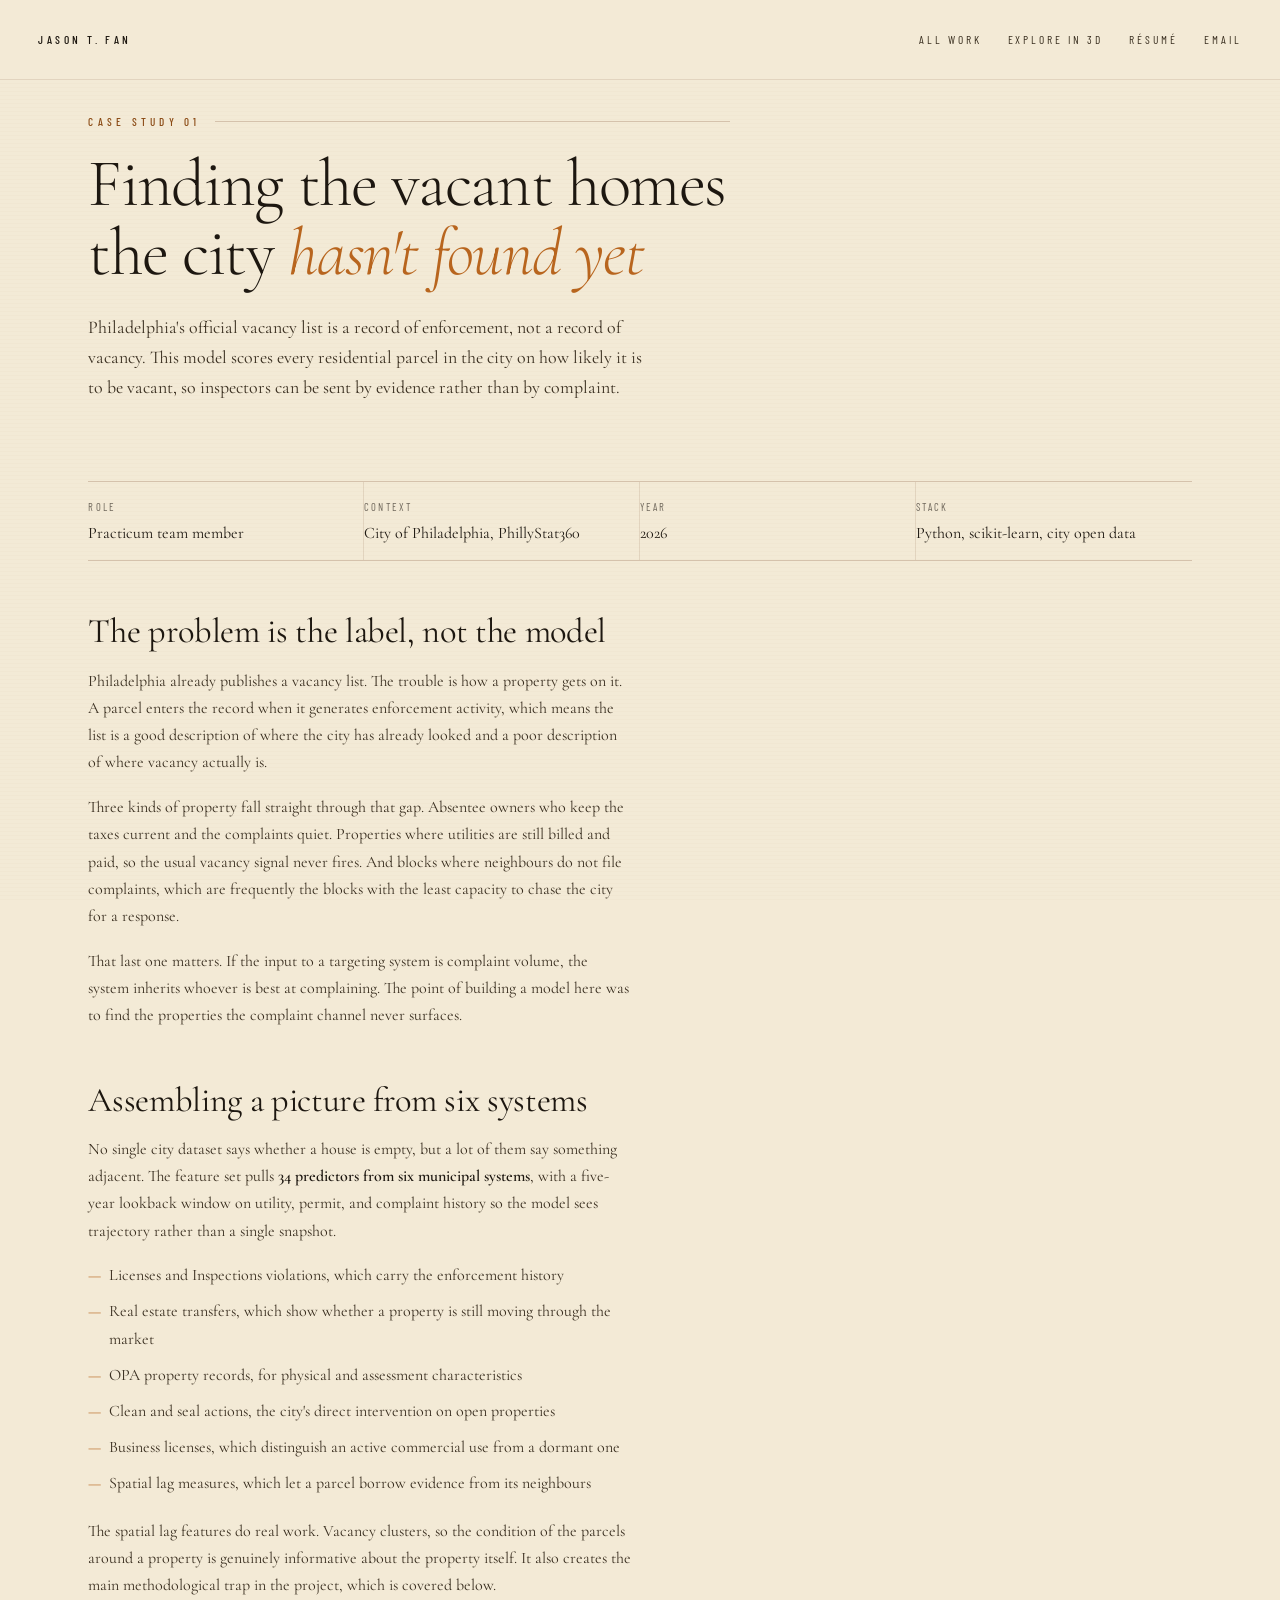
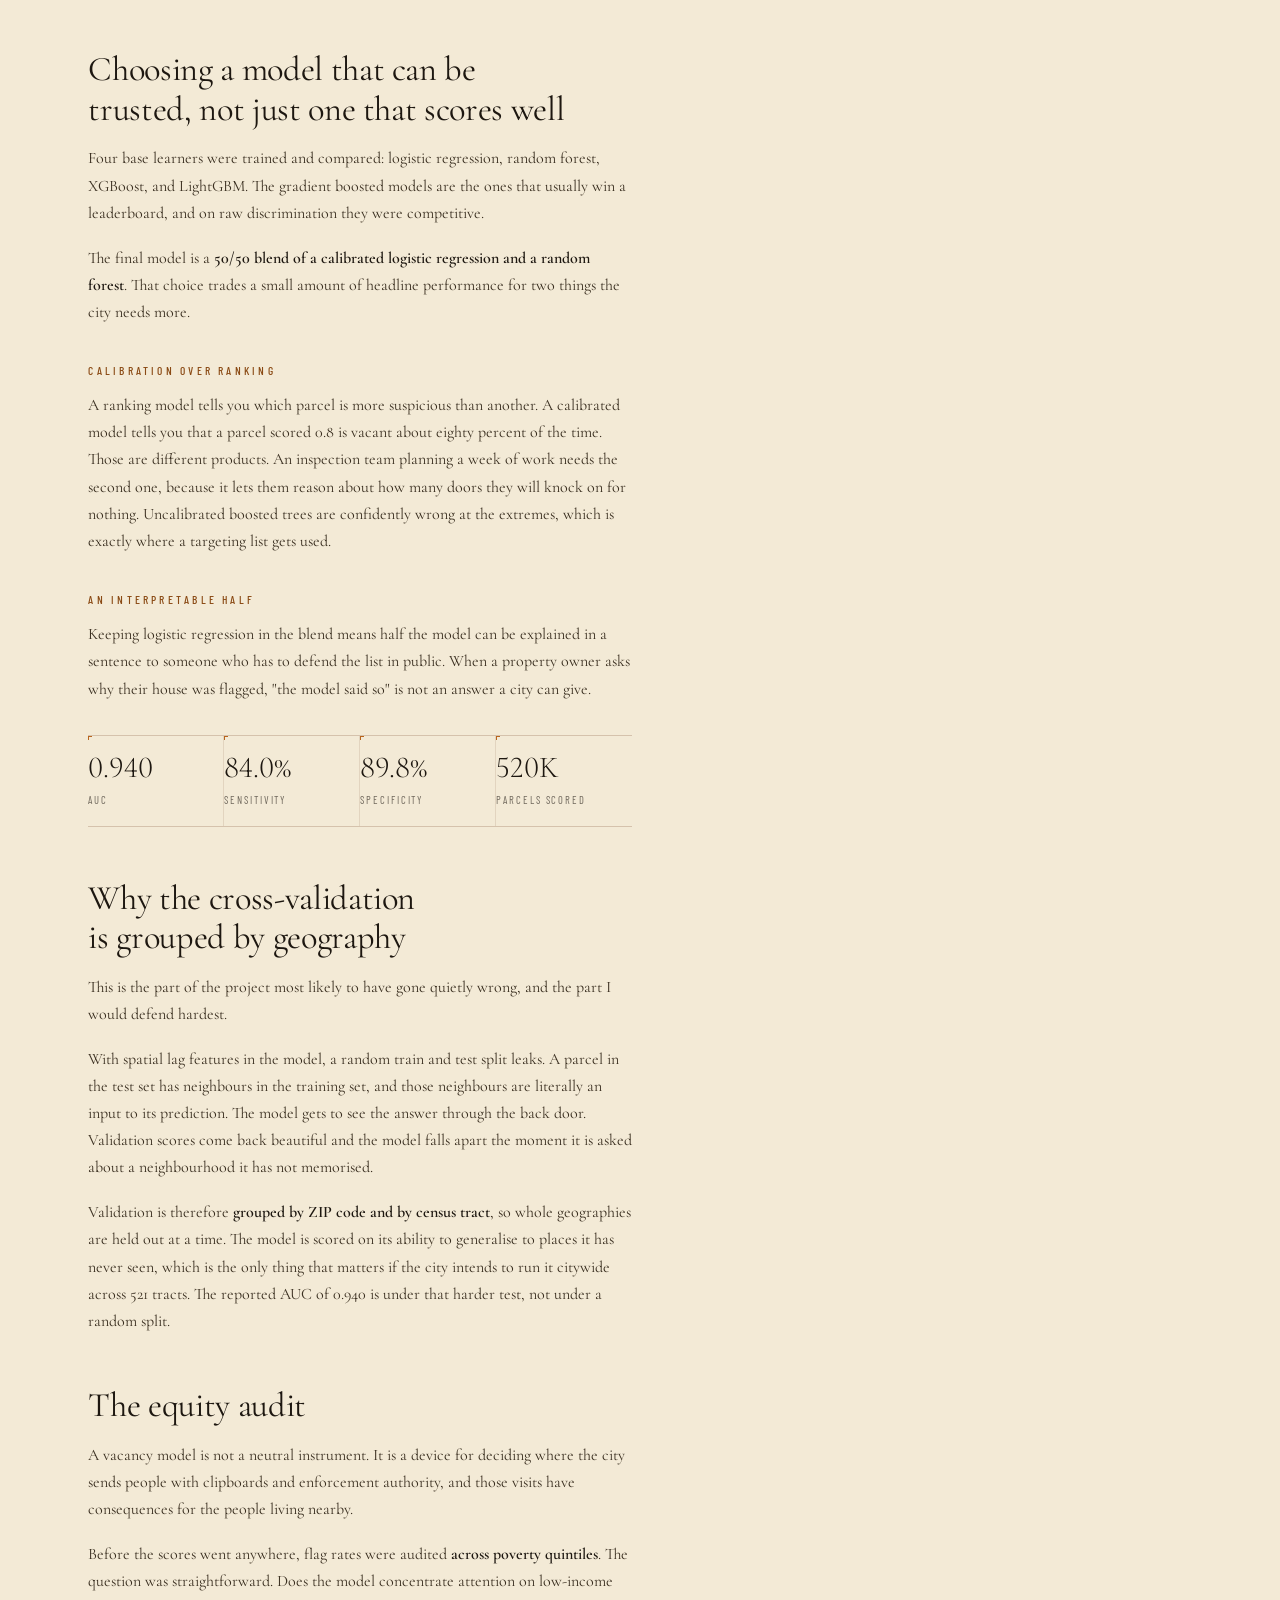
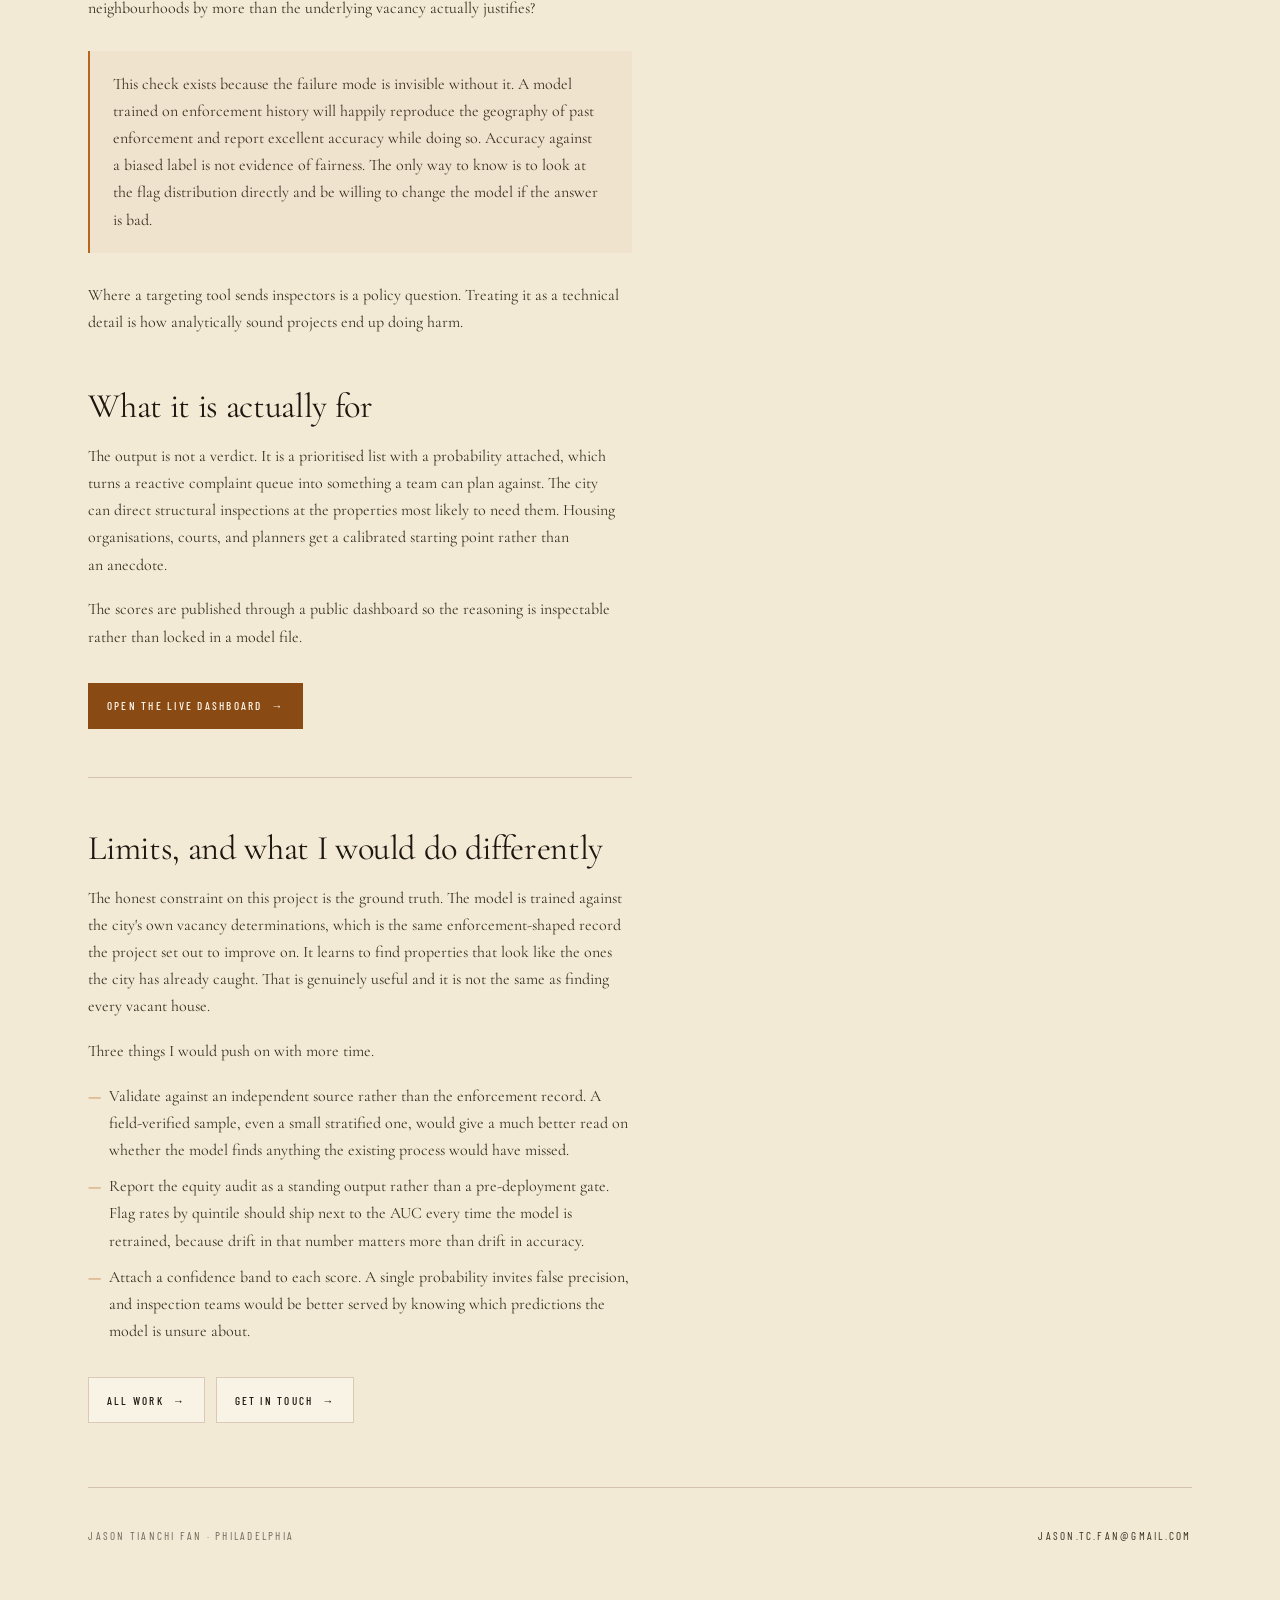
==== commit fc550541: "Link the resume at its own filename All four resume links across the index, the 3D page, and the cas" ====
--- a/11_PhillyStat360_Vacant_Property/index.html
+++ b/11_PhillyStat360_Vacant_Property/index.html
@@ -17,7 +17,7 @@
   <nav>
     <a href="../index.html">All work</a>
     <a href="../explore.html">Explore in 3D</a>
-    <a href="../Resume_2026.pdf" target="_blank" rel="noopener">Résumé</a>
+    <a href="../Jason_Fan_Resume.pdf" target="_blank" rel="noopener">Résumé</a>
     <a href="mailto:jason.tc.fan@gmail.com">Email</a>
   </nav>
 </header>
--- a/page.css
+++ b/page.css
@@ -11,8 +11,12 @@
   --ink-1: #1d1710;
   --ink-2: #3a2f20;
   --ink-3: rgba(29, 23, 16, 0.62);
-  --ink-4: rgba(29, 23, 16, 0.40);
+  --ink-4: rgba(29, 23, 16, 0.55);
+  /* --terra is the drawing ink: rules, brackets, registration marks, display
+     italics. It measures 3.6:1 on paper, so it is never used for small text.
+     --terra-text is the same hue taken to 5.9:1 for anything readable. */
   --terra: #b8651e;
+  --terra-text: #8a4a14;
   --terra-deep: #8a4a14;
   --rule-1: rgba(110, 58, 26, 0.22);
   --rule-2: rgba(110, 58, 26, 0.12);
@@ -43,6 +47,21 @@
 
 .wrap { position: relative; z-index: 1; max-width: 1180px; margin: 0 auto; padding: 0 2.4rem; }
 .measure { max-width: 68ch; }
+
+/* Anchors sit under a sticky bar, so give every jump target its own headroom */
+.sec, [id^="w"] { scroll-margin-top: 5.5rem; }
+
+.skip {
+  position: absolute; left: 0.6rem; top: 0.6rem; z-index: 40;
+  transform: translateY(-160%);
+  font-family: var(--cond); font-size: 0.72rem;
+  letter-spacing: 0.2em; text-transform: uppercase; font-weight: 500;
+  color: var(--ink-1); background: var(--paper-1);
+  border: 1px solid var(--terra);
+  padding: 0.7rem 1rem; text-decoration: none;
+  transition: transform .18s ease;
+}
+.skip:focus { transform: translateY(0); }
 
 /* ─── Top bar ─── */
 .topbar {
@@ -55,27 +74,34 @@
   -webkit-backdrop-filter: blur(6px);
   border-bottom: 1px solid var(--rule-2);
   font-family: var(--cond);
-  font-size: 0.68rem;
+  font-size: 0.72rem;
   letter-spacing: 0.26em;
   text-transform: uppercase;
 }
-.topbar a { color: var(--ink-2); text-decoration: none; transition: color .2s; }
-.topbar a:hover { color: var(--terra); }
+.topbar a {
+  color: var(--ink-2); text-decoration: none; transition: color .2s;
+  /* the padding is the tap target, so these clear 44px on a phone */
+  display: inline-flex; align-items: center; min-height: 44px;
+}
+.topbar a:hover { color: var(--terra-text); }
 .topbar nav { display: flex; gap: 1.6rem; }
 .topbar .home { font-weight: 500; letter-spacing: 0.3em; color: var(--ink-1); }
 
 /* ─── Page head ─── */
 .eyebrow {
   font-family: var(--cond);
-  font-size: 0.62rem;
+  font-size: 0.7rem;
   letter-spacing: 0.38em;
   text-transform: uppercase;
-  color: var(--terra);
+  color: var(--terra-text);
   font-weight: 500;
-  display: flex; align-items: center; gap: 0.9rem;
+  /* the rule is a grid track rather than a flex child, so it cannot collapse
+     to a stub when the label wraps to two lines on a narrow screen */
+  display: grid; grid-template-columns: auto minmax(2rem, 1fr);
+  align-items: center; gap: 0.9rem;
   margin-bottom: 1.2rem;
 }
-.eyebrow::after { content: ''; flex: 1; height: 1px; background: var(--rule-1); }
+.eyebrow::after { content: ''; height: 1px; background: var(--rule-1); }
 
 h1 {
   font-family: var(--serif);
@@ -88,6 +114,21 @@
 }
 h1 em { font-style: italic; color: var(--terra); }
 
+/* The author line under the name. It is the title block's author field, so it
+   takes the label voice rather than another size of the serif. */
+.role {
+  font-family: var(--cond);
+  font-size: 0.72rem;
+  letter-spacing: 0.28em;
+  text-transform: uppercase;
+  font-weight: 500;
+  color: var(--terra-text);
+  margin: 0.9rem 0 0;
+  padding-bottom: 1rem;
+  border-bottom: 1px solid var(--rule-1);
+}
+.role .dot { margin: 0 0.5rem; }
+
 .standfirst {
   font-size: 1.12rem;
   color: var(--ink-2);
@@ -95,7 +136,7 @@
   text-wrap: pretty;
 }
 
-.page-head { padding: 3.4rem 0 2.2rem; }
+.page-head { padding: 2rem 0 1.4rem; }
 
 /* Metadata strip */
 .meta-strip {
@@ -108,7 +149,7 @@
 .meta-cell { padding: 1rem 1.1rem 1rem 0; border-right: 1px solid var(--rule-2); }
 .meta-cell:last-child { border-right: none; }
 .meta-k {
-  font-family: var(--cond); font-size: 0.55rem; letter-spacing: 0.2em;
+  font-family: var(--cond); font-size: 0.66rem; letter-spacing: 0.2em;
   text-transform: uppercase; color: var(--ink-3); margin-bottom: 0.35rem;
 }
 .meta-v { font-family: var(--serif); font-size: 1rem; color: var(--ink-1); line-height: 1.4; }
@@ -129,14 +170,14 @@
   font-size: 0.72rem;
   letter-spacing: 0.28em;
   text-transform: uppercase;
-  color: var(--terra);
+  color: var(--terra-text);
   font-weight: 500;
   margin: 2.2rem 0 0.7rem;
 }
 p { margin-bottom: 1.1rem; color: var(--ink-2); text-wrap: pretty; }
 p strong { color: var(--ink-1); font-weight: 600; }
-a { color: var(--terra); text-underline-offset: 3px; }
-a:hover { color: var(--terra-deep); }
+a { color: var(--terra-text); text-underline-offset: 3px; }
+a:hover { color: var(--terra); }
 
 ul.body-list { list-style: none; margin: 0 0 1.3rem; }
 ul.body-list li {
@@ -173,7 +214,7 @@
   line-height: 1; color: var(--ink-1); font-feature-settings: 'lnum';
 }
 .stat-l {
-  font-family: var(--cond); font-size: 0.55rem; letter-spacing: 0.18em;
+  font-family: var(--cond); font-size: 0.66rem; letter-spacing: 0.18em;
   text-transform: uppercase; color: var(--ink-3); margin-top: 0.45rem;
 }
 
@@ -189,8 +230,9 @@
 /* ─── Buttons ─── */
 .btn-row { display: flex; flex-wrap: wrap; gap: 0.7rem; margin: 2rem 0 0; }
 .btn {
-  display: inline-flex; align-items: baseline; gap: 0.55rem;
-  font-family: var(--cond); font-size: 0.66rem;
+  display: inline-flex; align-items: center; gap: 0.55rem;
+  min-height: 46px;
+  font-family: var(--cond); font-size: 0.7rem;
   letter-spacing: 0.2em; text-transform: uppercase; font-weight: 500;
   text-decoration: none; color: var(--ink-1);
   padding: 0.7rem 1.1rem;
@@ -198,60 +240,93 @@
   background: rgba(255,252,245,0.5);
   transition: background .2s, border-color .2s, color .2s;
 }
-.btn:hover { color: var(--terra); border-color: var(--terra); background: rgba(255,252,245,0.95); }
-.btn.primary { background: var(--terra); border-color: var(--terra); color: #fdf7ec; }
-.btn.primary:hover { background: var(--terra-deep); border-color: var(--terra-deep); color: #fff; }
+.btn:hover { color: var(--terra-text); border-color: var(--terra); background: rgba(255,252,245,0.95); }
+.btn.primary { background: var(--terra-deep); border-color: var(--terra-deep); color: #fdf7ec; }
+.btn.primary:hover { background: #713c0f; border-color: #713c0f; color: #fff; }
 
 /* ═══ WORK INDEX ═══════════════════════════════════════════════
    An illustrated index. Two large statements set the tone, then a
    dense grid for the rest, then the map posters as full plates. */
 
-/* Drafting-sheet meta bar under the page title */
-.idx-meta {
+/* The masthead is a drawing-sheet title block: the statement on the left, the
+   four numbers the work actually earned stacked in a key beside it. Keeping
+   them side by side is what lets the first project start inside the fold. */
+.page-head {
   display: grid;
-  grid-template-columns: repeat(auto-fit, minmax(150px, 1fr));
-  border-top: 1px solid var(--rule-1);
-  border-bottom: 1px solid var(--rule-1);
-  margin-top: 2.6rem;
-}
-.idx-meta-cell {
-  padding: 0.9rem 1rem 0.9rem 0;
-  border-right: 1px solid var(--rule-2);
-  font-family: var(--cond);
-  font-size: 0.58rem;
-  letter-spacing: 0.2em;
-  text-transform: uppercase;
-  color: var(--ink-3);
-}
-.idx-meta-cell:last-child { border-right: none; }
-.idx-meta-cell b {
-  display: block;
-  font-family: var(--serif);
-  font-size: 1.15rem;
-  letter-spacing: 0;
-  text-transform: none;
-  color: var(--ink-1);
-  font-weight: 400;
-  margin-top: 0.25rem;
-  font-feature-settings: 'lnum';
+  grid-template-columns: minmax(0, 1.55fr) minmax(250px, 1fr);
+  gap: 0 3rem;
+  align-items: start;
+}
+.page-head h1 { grid-column: 1 / -1; margin-bottom: 0; }
+.page-head .role { grid-column: 1 / -1; }
+.page-head .standfirst { grid-column: 1; margin-top: 1.5rem; }
+.idx-stats {
+  grid-column: 2;
+  margin: 1.5rem 0 0;
+  grid-template-columns: 1fr;
+}
+.idx-stats .stat {
+  display: grid; grid-template-columns: auto 1fr;
+  align-items: baseline; gap: 0 0.9rem;
+  padding: 0.5rem 0 0.55rem;
+  border-right: none;
+  border-bottom: 1px solid var(--rule-2);
+}
+.idx-stats .stat:last-child { border-bottom: none; }
+.idx-stats .stat-n { font-size: 1.3rem; }
+.idx-stats .stat-l { margin-top: 0; font-size: 0.68rem; letter-spacing: 0.13em; line-height: 1.4; }
+
+/* Contents. Collapsed it costs one line, so the work still starts high on the
+   page; opened it is the sheet index the section registry keeps promising. */
+.toc { grid-column: 1 / -1; margin-top: 1.1rem; border-top: 1px solid var(--rule-1); border-bottom: 1px solid var(--rule-1); }
+.toc summary {
+  display: flex; align-items: center; gap: 0.8rem;
+  padding: 0.7rem 0; cursor: pointer;
+  font-family: var(--cond); font-size: 0.7rem;
+  letter-spacing: 0.22em; text-transform: uppercase; font-weight: 500;
+  color: var(--ink-2);
+  list-style: none;
+}
+.toc summary::-webkit-details-marker { display: none; }
+.toc summary::before {
+  content: '+'; font-family: var(--mono); font-size: 0.8rem;
+  color: var(--terra-text); line-height: 1;
+}
+.toc[open] summary::before { content: '–'; }
+.toc summary:hover { color: var(--terra-text); }
+.toc-count { margin-left: auto; font-family: var(--mono); font-size: 0.66rem; letter-spacing: 0.1em; color: var(--ink-3); }
+.toc-list { list-style: none; margin: 0.2rem 0 1rem; columns: 2; column-gap: 2.4rem; }
+.toc-list li {
+  display: grid; grid-template-columns: 2.1rem 1fr;
+  align-items: baseline; column-gap: 0.5rem;
+  break-inside: avoid; padding: 0.3rem 0;
+}
+.toc-n { font-family: var(--mono); font-size: 0.66rem; color: var(--ink-3); }
+.toc-list a { color: var(--ink-1); text-decoration: none; font-size: 0.98rem; line-height: 1.35; }
+.toc-list a:hover { color: var(--terra-text); text-decoration: underline; }
+.toc-f {
+  grid-column: 2;
+  font-family: var(--cond); font-size: 0.68rem;
+  letter-spacing: 0.16em; text-transform: uppercase; color: var(--ink-3);
 }
 
 /* Section rule with number and count */
 .sec-head {
-  display: flex; align-items: center; gap: 1rem;
-  margin: 4.4rem 0 2rem;
+  display: flex; align-items: center; gap: 1rem; flex-wrap: wrap;
+  margin: 3.4rem 0 1.8rem;
   font-family: var(--cond);
-  font-size: 0.66rem;
+  font-size: 0.72rem;
   letter-spacing: 0.34em;
   text-transform: uppercase;
   font-weight: 500;
-  color: var(--terra);
-}
-.sec-head .sec-n { font-family: var(--mono); font-size: 0.6rem; letter-spacing: 0.1em; color: var(--ink-4); }
-.sec-head .sec-rule { flex: 1; height: 1px; background: var(--rule-1); }
-.sec-head .sec-count { font-family: var(--mono); font-size: 0.6rem; color: var(--ink-4); letter-spacing: 0.1em; }
+  color: var(--terra-text);
+}
+.sec:first-of-type .sec-head { margin-top: 1.9rem; }
+.sec-head .sec-n { font-family: var(--mono); font-size: 0.66rem; letter-spacing: 0.1em; color: var(--ink-3); }
+.sec-head .sec-rule { flex: 1; min-width: 1.5rem; height: 1px; background: var(--rule-1); }
+.sec-head .sec-count { font-family: var(--mono); font-size: 0.66rem; color: var(--ink-3); letter-spacing: 0.1em; }
 .sec-note {
-  font-size: 0.95rem; color: var(--ink-3);
+  font-size: 0.94rem; color: var(--ink-3);
   max-width: 60ch; margin: -1.2rem 0 2rem;
 }
 
@@ -285,11 +360,23 @@
 }
 
 .kicker {
-  font-family: var(--cond); font-size: 0.56rem;
+  font-family: var(--cond); font-size: 0.68rem;
   letter-spacing: 0.2em; text-transform: uppercase;
-  color: var(--ink-3); margin-bottom: 0.5rem;
-}
-.kicker .dot { color: var(--rule-1); margin: 0 0.35rem; }
+  color: var(--ink-3);
+}
+.kicker .dot { color: var(--terra-text); margin: 0 0.35rem; }
+
+/* One tag component for every entry, so a reader can tell a live tool from a
+   plan book from a map sheet without reading a word of the description. */
+.tag {
+  margin-left: auto; align-self: center;
+  font-family: var(--cond); font-size: 0.66rem;
+  letter-spacing: 0.2em; text-transform: uppercase; font-weight: 500;
+  color: var(--ink-2); background: var(--paper-2);
+  border: 1px solid var(--rule-1);
+  padding: 0.2rem 0.5rem;
+  white-space: nowrap;
+}
 
 .item-title {
   font-family: var(--serif); font-weight: 400; line-height: 1.15;
@@ -302,22 +389,36 @@
 }
 .item-title a { color: var(--ink-1); text-decoration: none; }
 
-.item-desc { color: var(--ink-2); text-wrap: pretty; }
+.item-desc { color: var(--ink-2); text-wrap: pretty; margin-top: 0.5rem; margin-bottom: 0; }
+/* The method line sits under the plain-language one so a non-specialist can
+   stop reading before the statistics start. */
+.item-method {
+  color: var(--ink-3); text-wrap: pretty;
+  font-size: 0.88em; margin: 0.5rem 0 0;
+}
 
 .item-links { display: flex; flex-wrap: wrap; gap: 0.5rem; margin-top: 1rem; }
 .item-links a {
-  display: inline-flex; align-items: baseline; gap: 0.4rem;
-  font-family: var(--cond); font-size: 0.58rem;
+  display: inline-flex; align-items: center; gap: 0.4rem;
+  min-height: 40px;
+  font-family: var(--cond); font-size: 0.68rem;
   letter-spacing: 0.18em; text-transform: uppercase; font-weight: 500;
   text-decoration: none; color: var(--ink-1);
-  padding: 0.42rem 0.72rem;
+  padding: 0.42rem 0.8rem;
   border: 1px solid var(--rule-1);
   background: rgba(255,252,245,0.55);
   transition: background .22s, border-color .22s, color .22s;
 }
-.item-links a:hover { color: var(--terra); border-color: var(--terra); background: rgba(255,252,245,0.95); }
-.item-links a.lead { border-color: var(--terra); color: var(--terra); }
-.item-links a.lead:hover { background: var(--terra); color: #fdf7ec; }
+.item-links a:hover { color: var(--terra-text); border-color: var(--terra); background: rgba(255,252,245,0.95); }
+.item-links a.lead { border-color: var(--terra); color: var(--terra-text); }
+.item-links a.lead:hover { background: var(--terra-deep); border-color: var(--terra-deep); color: #fdf7ec; }
+
+/* Eleven works, most opening in a new tab. Without this a reader who comes
+   back after four of them has no way to tell where they left off. */
+.item-title a:visited { color: var(--ink-3); }
+.item-links a:visited { color: var(--ink-3); border-style: dashed; }
+.item-links a.lead:visited { color: var(--ink-3); border-color: var(--rule-1); }
+.toc-list a:visited { color: var(--ink-3); }
 
 /* ─── Featured rows ─── */
 .feature {
@@ -325,25 +426,18 @@
   grid-template-columns: 1.15fr 1fr;
   gap: 3rem;
   align-items: center;
-  padding: 2.4rem 0;
+  padding: 1.7rem 0 2.4rem;
   border-top: 1px solid var(--rule-1);
 }
 .feature--flip .feature-media { order: 2; }
 .feature .media { aspect-ratio: 3 / 2; }
 .feature:hover .media img { transform: scale(1.035); }
 .feature:hover .media::before, .feature:hover .media::after { opacity: 1; }
-.feature:hover .item-title a { color: var(--terra); }
+.feature:hover .item-title a { color: var(--terra-text); }
 .feature:hover .num { color: var(--terra); }
-.feature-head { display: flex; align-items: baseline; gap: 1rem; margin-bottom: 0.9rem; }
+.feature-head { display: flex; align-items: baseline; gap: 1rem; margin-bottom: 0.6rem; }
 .feature .item-title { font-size: clamp(1.6rem, 2.6vw, 2.15rem); }
-.feature .item-desc { font-size: 1rem; }
-.feature-tag {
-  display: inline-block;
-  font-family: var(--cond); font-size: 0.52rem;
-  letter-spacing: 0.22em; text-transform: uppercase; font-weight: 500;
-  color: #fdf7ec; background: var(--terra);
-  padding: 0.22rem 0.5rem; margin-bottom: 0.9rem;
-}
+.feature .item-desc { font-size: 1.06rem; }
 
 /* ─── Card grid ─── */
 .grid-3 {
@@ -353,16 +447,30 @@
   padding-top: 2.4rem;
   border-top: 1px solid var(--rule-1);
 }
-.card .media { aspect-ratio: 4 / 3; margin-bottom: 1rem; }
+/* Cards are flex columns so the link row sits on one line across the row,
+   however long the descriptions run. */
+.card { display: flex; flex-direction: column; }
+.card .media { aspect-ratio: 4 / 3; margin-bottom: 0.9rem; }
+.card .item-links { margin-top: auto; padding-top: 0.85rem; }
 .card:hover .media img { transform: scale(1.05); }
 .card:hover .media::before, .card:hover .media::after { opacity: 1; }
-.card:hover .item-title a { color: var(--terra); }
+.card:hover .item-title a { color: var(--terra-text); }
 .card:hover .num { color: var(--terra); }
-.card-head { display: flex; align-items: baseline; gap: 0.75rem; margin-bottom: 0.5rem; }
+.card-head { display: flex; align-items: baseline; gap: 0.75rem; margin-bottom: 0.4rem; }
 .card .num { font-size: 1.5rem; }
 .card .item-title { font-size: 1.22rem; }
-.card .item-desc { font-size: 0.92rem; margin-top: 0.5rem; }
-.card .item-links { margin-top: 0.85rem; }
+.card .item-desc { font-size: 0.94rem; }
+
+/* A designed sheet is not a photograph, so it is matted and shown whole, the
+   same rule the cartography plates use. Cropping one cuts its own headline. */
+.card--sheet .media {
+  padding: 12px;
+  background: var(--paper-2);
+}
+.card--sheet .media img { object-fit: contain; object-position: center center; }
+.card--sheet:hover .media img { transform: none; }
+.card--sheet:hover .media { background: #e5d8ba; }
+.card--sheet .media { transition: background .3s ease; }
 
 /* ─── Cartography plates ─── */
 .plates {
@@ -380,12 +488,15 @@
   padding: 14px;
   background: var(--paper-2);
 }
+.plate .media { transition: background .3s ease; }
 .plate .media img { object-fit: contain; object-position: center center; }
-.plate:hover .media img { transform: scale(1.03); }
+/* No zoom on a map sheet. Scaling it resamples the exact craft being judged. */
+.plate:hover .media { background: #e5d8ba; }
 .plate:hover .media::before, .plate:hover .media::after { opacity: 1; }
-.plate:hover .item-title a { color: var(--terra); }
+.plate:hover .item-title a { color: var(--terra-text); }
+.plate:hover .num { color: var(--terra); }
 .plate .item-title { font-size: 1.32rem; }
-.plate .item-desc { font-size: 0.92rem; margin-top: 0.5rem; }
+.plate .item-desc { font-size: 0.94rem; }
 
 /* ─── The site itself, entry eleven ─── */
 .colophon {
@@ -413,10 +524,10 @@
 .colophon-art::after { bottom: 7px; right: 7px; border-bottom: 1.5px solid var(--terra); border-right: 1.5px solid var(--terra); }
 .colophon:hover .colophon-art::before,
 .colophon:hover .colophon-art::after { opacity: 1; }
-.colophon:hover .item-title { color: var(--terra); }
+.colophon:hover .item-title a { color: var(--terra-text); }
 .colophon:hover .num { color: var(--terra); }
 .colophon .item-title { font-size: clamp(1.5rem, 2.4vw, 1.95rem); }
-.colophon .item-desc { font-size: 1rem; }
+.colophon .item-desc { font-size: 1.06rem; }
 
 @media (max-width: 880px) {
   .colophon { grid-template-columns: 1fr; gap: 1.4rem; }
@@ -437,11 +548,38 @@
 .cta-band::after { bottom: -1px; right: -1px; border-bottom: 1.5px solid var(--terra); border-right: 1.5px solid var(--terra); }
 .cta-band h2 { margin: 0 0 0.5rem; font-size: clamp(1.5rem, 3vw, 2rem); }
 .cta-band p { max-width: 54ch; margin-bottom: 0; }
+/* The right half used to be empty at full width. It now carries the two facts
+   a hiring reader needs at the moment they decide to write. */
+.cta-band { display: grid; grid-template-columns: 1.35fr 1fr; gap: 2.6rem; align-items: start; }
+.cta-facts {
+  border-left: 1px solid var(--rule-2);
+  padding-left: 2rem;
+  display: grid; gap: 0.9rem;
+}
+.cta-facts dt {
+  font-family: var(--cond); font-size: 0.68rem;
+  letter-spacing: 0.2em; text-transform: uppercase; color: var(--ink-3);
+}
+.cta-facts dd { font-size: 0.98rem; color: var(--ink-1); line-height: 1.45; margin-top: 0.15rem; }
+.cta-facts a { color: var(--ink-1); text-decoration: none; border-bottom: 1px solid var(--rule-1); }
+.cta-facts a:hover { color: var(--terra-text); border-color: var(--terra); }
 
 @media (max-width: 880px) {
   .feature { grid-template-columns: 1fr; gap: 1.4rem; }
   .feature--flip .feature-media { order: 0; }
   .plates { grid-template-columns: 1fr; }
+  /* a poster needs height on a phone, or it lands as a postage stamp */
+  .plate .media { aspect-ratio: 4 / 3; }
+  .page-head { grid-template-columns: 1fr; padding: 1.4rem 0 1rem; }
+  .role { font-size: 0.68rem; letter-spacing: 0.16em; }
+  .role .dot { margin: 0 0.35rem; }
+  .standfirst { font-size: 1.06rem; }
+  .idx-stats { grid-column: 1; margin: 1.2rem 0 0; }
+  .idx-stats .stat { padding: 0.45rem 0 0.5rem; }
+  .sec:first-of-type .sec-head { margin-top: 1.5rem; }
+  .cta-band { grid-template-columns: 1fr; gap: 1.8rem; }
+  .cta-facts { border-left: none; border-top: 1px solid var(--rule-2); padding-left: 0; padding-top: 1.4rem; }
+  .toc-list { columns: 1; }
 }
 
 /* ─── Footer ─── */
@@ -450,20 +588,36 @@
   border-top: 1px solid var(--rule-1);
   padding: 1.6rem 0 3rem;
   display: flex; flex-wrap: wrap; gap: 1rem; justify-content: space-between;
-  font-family: var(--cond); font-size: 0.62rem;
+  font-family: var(--cond); font-size: 0.7rem;
   letter-spacing: 0.2em; text-transform: uppercase; color: var(--ink-3);
-}
-.page-foot a { color: var(--ink-2); text-decoration: none; }
-.page-foot a:hover { color: var(--terra); }
-
-:focus-visible { outline: 2px solid var(--terra); outline-offset: 3px; }
+  align-items: center;
+}
+.page-foot a { color: var(--ink-2); text-decoration: none; display: inline-flex; align-items: center; min-height: 44px; }
+.page-foot a:hover { color: var(--terra-text); }
+
+:focus-visible { outline: 2px solid var(--terra-deep); outline-offset: 3px; }
 
 @media (max-width: 820px) {
   .wrap, .topbar { padding-left: 1.2rem; padding-right: 1.2rem; }
-  .work-row { grid-template-columns: 34px 1fr; }
-  .work-links { flex-direction: row; flex-wrap: wrap; grid-column: 2; margin-top: 0.6rem; gap: 0.9rem; }
-  .topbar nav { gap: 1rem; }
-  .topbar { font-size: 0.6rem; letter-spacing: 0.16em; }
+  .topbar { padding-top: 0.2rem; padding-bottom: 0.2rem; flex-wrap: wrap; gap: 0.4rem 1rem; }
+  .topbar nav { gap: 1.1rem; }
+  .topbar { font-size: 0.66rem; letter-spacing: 0.14em; }
+  .item-links a { min-height: 44px; }
+  .sec-head { letter-spacing: 0.24em; }
+}
+
+/* Hiring readers print candidate pages more than the web assumes */
+@media print {
+  .topbar, .skip, .cta-band .btn-row { display: none; }
+  body { background: #fff; }
+  body::before { display: none; }
+  .toc[open] summary::before, .toc summary { display: none; }
+  .toc-list { columns: 2; }
+  .wrap { max-width: none; padding: 0; }
+  .media, .colophon-art { border-color: #bbb; }
+  .feature, .colophon { break-inside: avoid; }
+  .card, .plate { break-inside: avoid; }
+  .item-links a::after { content: ' (' attr(href) ')'; font-family: var(--serif); text-transform: none; letter-spacing: 0; }
 }
 
 @media (prefers-reduced-motion: reduce) {
